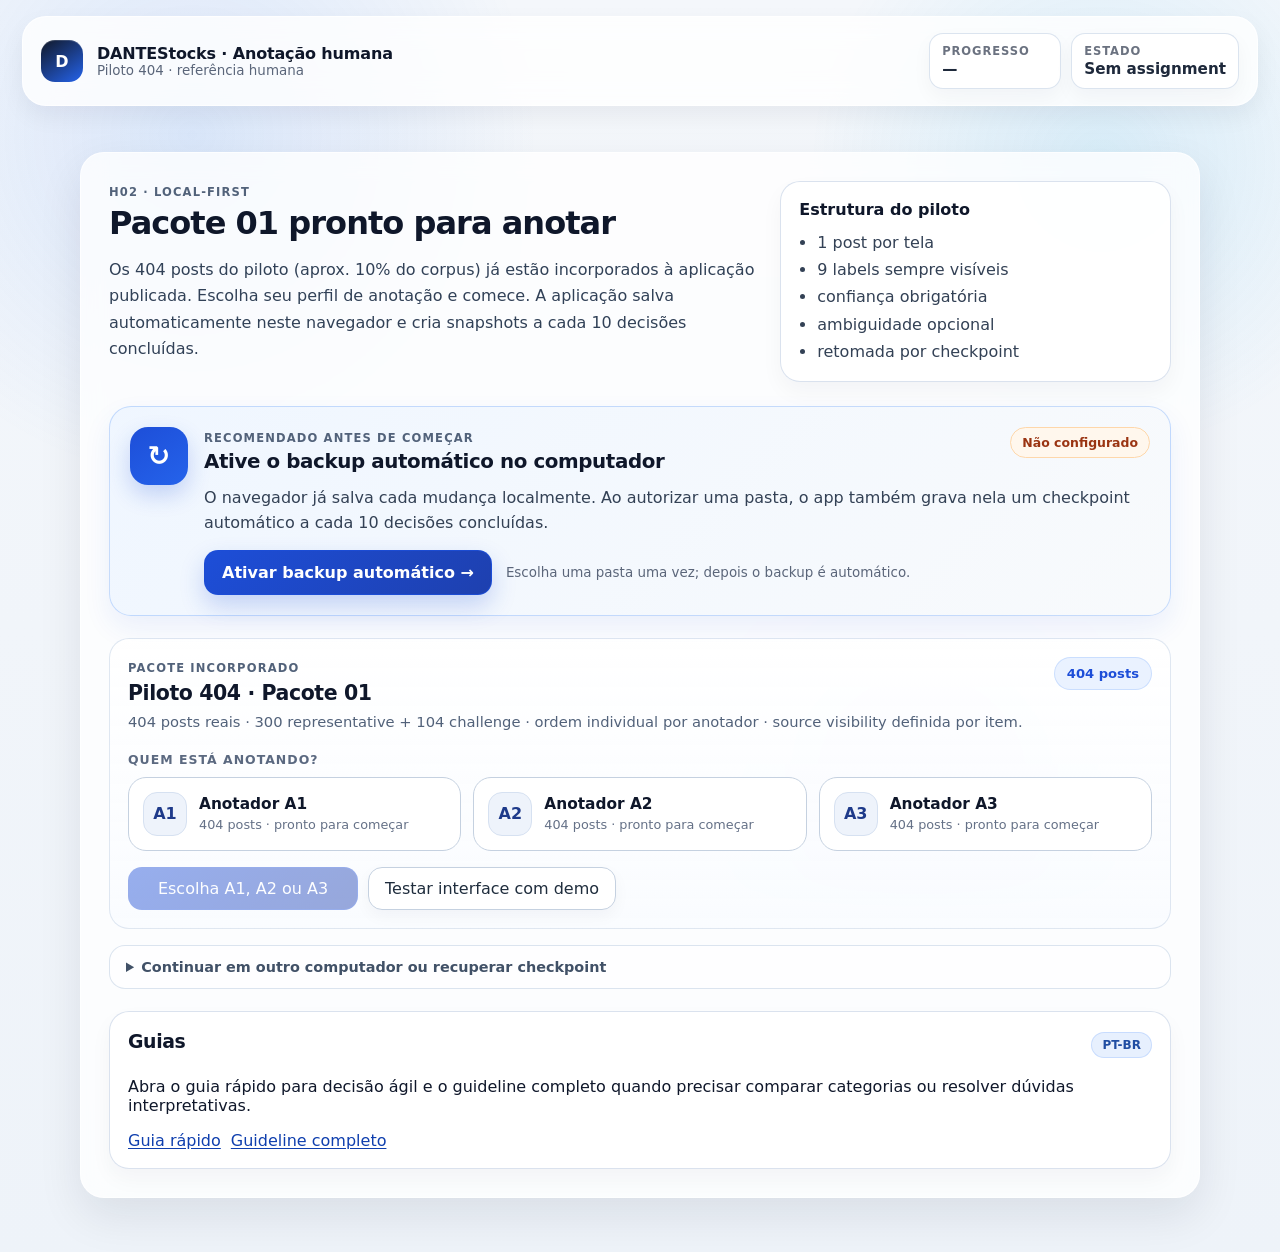
==== index.html @ 474304d1 "Deploy DANTEStocks Human Annotation Pilot404 v0.6" ====
<!doctype html>
<html lang="pt-BR">
<head>
  <meta charset="utf-8">
  <meta name="viewport" content="width=device-width,initial-scale=1">
  <title>DANTEStocks — Anotação Humana</title>
  <meta name="theme-color" content="#111827">
  <link rel="stylesheet" href="styles.css">
</head>
<body>
  <div class="page-bg" aria-hidden="true"></div>

  <header id="appHeader" class="app-header">
    <div class="header-main">
      <div class="brand-block">
        <div class="brand-mark" aria-hidden="true">D</div>
        <div>
          <div class="brand">DANTEStocks · Anotação humana</div>
          <div class="sub" id="assignmentMeta">Piloto 404 · referência humana</div>
        </div>
      </div>

      <div class="header-status">
        <div class="status-chip progress-chip">
          <span class="chip-label">Progresso</span>
          <strong id="progressText" class="chip-value">—</strong>
        </div>
        <div class="status-chip save-chip" aria-live="polite">
          <span class="chip-label">Estado</span>
          <strong id="saveState" class="chip-value">Sem assignment</strong>
        </div>
      </div>
    </div>
  </header>

  <main class="shell">
    <section id="onboarding" class="onboarding panel glass-panel">
      <div class="hero-row">
        <div>
          <span class="eyebrow">H02 · local-first</span>
          <h1>Pacote 01 pronto para anotar</h1>
          <p class="lead">Os 404 posts do piloto (aprox. 10% do corpus) já estão incorporados à aplicação publicada. Escolha seu perfil de anotação e comece. A aplicação salva automaticamente neste navegador e cria snapshots a cada 10 decisões concluídas.</p>
        </div>
        <div class="hero-card">
          <div class="hero-card-title">Estrutura do piloto</div>
          <ul>
            <li>1 post por tela</li>
            <li>9 labels sempre visíveis</li>
            <li>confiança obrigatória</li>
            <li>ambiguidade opcional</li>
            <li>retomada por checkpoint</li>
          </ul>
        </div>
      </div>

      <section id="backupSetupCard" class="backup-setup-card">
        <div class="backup-icon" aria-hidden="true">↻</div>
        <div class="backup-copy">
          <div class="backup-title-row">
            <div>
              <span class="eyebrow">Recomendado antes de começar</span>
              <h2>Ative o backup automático no computador</h2>
            </div>
            <span id="backupSetupBadge" class="backup-status-badge pending">Não configurado</span>
          </div>
          <p>O navegador já salva cada mudança localmente. Ao autorizar uma pasta, o app também grava nela um checkpoint automático a cada 10 decisões concluídas.</p>
          <div class="backup-cta-row">
            <button id="chooseBackupDir" class="backup-primary-btn">Ativar backup automático →</button>
            <span class="small" id="backupSupport"></span>
          </div>
        </div>
      </section>

      <div class="start-block package-start-block">
        <div class="package-start-head">
          <div>
            <span class="eyebrow">Pacote incorporado</span>
            <h2>Piloto 404 · Pacote 01</h2>
            <p class="package-desc">404 posts reais · 300 representative + 104 challenge · ordem individual por anotador · source visibility definida por item.</p>
          </div>
          <span class="package-count-badge">404 posts</span>
        </div>

        <div class="annotator-label">Quem está anotando?</div>
        <div id="annotatorProfiles" class="annotator-profiles" role="radiogroup" aria-label="Perfil do anotador">
          <button type="button" class="annotator-profile" data-annotator="A1"><span class="profile-id">A1</span><span class="profile-copy"><strong>Anotador A1</strong><small id="profileStatusA1">Pronto para começar</small></span></button>
          <button type="button" class="annotator-profile" data-annotator="A2"><span class="profile-id">A2</span><span class="profile-copy"><strong>Anotador A2</strong><small id="profileStatusA2">Pronto para começar</small></span></button>
          <button type="button" class="annotator-profile" data-annotator="A3"><span class="profile-id">A3</span><span class="profile-copy"><strong>Anotador A3</strong><small id="profileStatusA3">Pronto para começar</small></span></button>
        </div>

        <div class="start-cta-row">
          <button id="startPackage" class="primary-btn package-primary" disabled>Escolha A1, A2 ou A3</button>
          <button id="loadDemo" class="soft-btn">Testar interface com demo</button>
        </div>
      </div>

      <div id="resumeBox" class="resume-box hidden"></div>

      <details class="recovery-panel">
        <summary>Continuar em outro computador ou recuperar checkpoint</summary>
        <div class="recovery-content">
          <p>Use esta opção somente para recuperar uma anotação já iniciada. O próprio checkpoint identifica A1, A2 ou A3; não é necessário abrir nenhum assignment.</p>
          <label class="file-btn secondary-btn">Importar checkpoint<input id="checkpointInput" type="file" accept="application/json,.json"></label>
        </div>
      </details>

      <div class="onboarding-grid single-guide-grid">
        <section class="panel-section">
          <div class="section-topline">
            <h2>Guias</h2>
            <span class="mini-badge">PT-BR</span>
          </div>
          <p>Abra o guia rápido para decisão ágil e o guideline completo quando precisar comparar categorias ou resolver dúvidas interpretativas.</p>
          <div class="guide-row">
            <a href="guides/quick.html" target="_blank" rel="noopener">Guia rápido</a>
            <a href="guides/full.html" target="_blank" rel="noopener">Guideline completo</a>
          </div>
        </section>
      </div>
    </section>

    <section id="workspace" class="workspace hidden">
      <section class="main-col">
        <div class="main-stack glass-panel">
          <div class="item-topline">
            <div>
              <span id="postId" class="eyebrow"></span>
              <div class="item-title">Post em anotação</div>
            </div>
            <button id="deferredBtn" class="pill-link">Pendentes: <span id="deferredCount">0</span></button>
          </div>

          <article id="postText" class="post-card"></article>

          <section id="sourcePanel" class="source-panel hidden" aria-label="Anotação original do DANTEStocks">
            <div class="source-header">
              <div>
                <div class="source-title">Anotação original do DANTEStocks</div>
                <div class="source-sub">Informação de origem; não limita sua escolha.</div>
              </div>
              <span class="mini-badge">source-aware</span>
            </div>
            <div id="sourceLabels" class="source-labels"></div>
            <div id="sourceNote" class="source-note"></div>
          </section>

          <section class="question-block">
            <h2 class="question">Qual é a emoção predominante comunicada?</h2>
            <p class="question-sub">Escolha uma única classe para o post como unidade discursiva. As opções permanecem sempre abertas, mesmo quando houver anotação original visível.</p>
          </section>

          <div id="emotionGrid" class="emotion-grid" role="radiogroup" aria-label="Emoção predominante"></div>

          <section class="decision-meta panel-inner">
            <div class="meta-row">
              <div class="meta-block">
                <div class="field-title">Confiança na decisão</div>
                <div id="confidenceControl" class="segmented" role="radiogroup" aria-label="Confiança"></div>
              </div>
              <label class="ambiguity card-toggle"><input id="ambiguity" type="checkbox"><span>Caso especialmente ambíguo</span></label>
            </div>

            <button id="commentToggle" class="inline-link">+ Adicionar comentário</button>
            <textarea id="comment" class="comment hidden" maxlength="1000" placeholder="Opcional: regra ausente, voz, ironia, termo financeiro, problema textual..."></textarea>
          </section>
        </div>

        <div class="actions sticky-actions">
          <button id="deferItem" class="soft-btn">Decidir depois</button>
          <div class="action-right">
            <button id="prevItem" class="soft-btn">Anterior</button>
            <button id="saveNext" class="primary-btn" disabled>Salvar e próximo →</button>
          </div>
        </div>
      </section>

      <aside class="help-col">
        <div class="help-shell glass-panel">
          <div class="aside-top">
            <span class="eyebrow">Apoio à decisão</span>
            <div class="aside-title">Pista contextual</div>
          </div>

          <div id="dynamicHint" class="hint-card">
            <h3>Escolha uma label</h3>
            <p>A pista aparecerá aqui sem revelar nenhuma resposta anterior.</p>
          </div>

          <div class="help-actions">
            <button id="quickGuideBtn" class="soft-btn">Guia rápido</button>
            <button id="fullGuideBtn" class="soft-btn">Guideline completo</button>
            <button id="exportCheckpoint" class="soft-btn">Exportar checkpoint</button>
          </div>

          <div class="status-stack">
            <section class="status-card">
              <div class="field-title">Backups</div>
              <div id="snapshotStatus" class="small">Snapshots automáticos a cada 10 concluídos.</div>
            </section>

            <section class="status-card">
              <div class="field-title">Atalhos</div>
              <div class="shortcut-grid">
                <div><kbd>1–9</kbd><span>labels</span></div>
                <div><kbd>H/M/L</kbd><span>confiança</span></div>
                <div><kbd>A</kbd><span>ambiguidade</span></div>
                <div><kbd>Enter</kbd><span>salvar</span></div>
              </div>
            </section>
          </div>
        </div>
      </aside>
    </section>

    <section id="finish" class="finish panel glass-panel hidden">
      <span class="eyebrow">Coleta concluída</span>
      <h1>Assignment concluído</h1>
      <p id="finishSummary" class="lead"></p>
      <div class="finish-actions">
        <button id="downloadJSON" class="primary-btn">Baixar JSON final</button>
        <button id="downloadCSV" class="soft-btn">Baixar CSV</button>
        <button id="downloadSHA" class="soft-btn">Baixar SHA-256</button>
      </div>
      <p class="small">A distribuição de emoções não é mostrada durante a coleta.</p>
    </section>
  </main>

  <div id="guideModal" class="modal hidden" role="dialog" aria-modal="true" aria-label="Guia">
    <div class="modal-shell">
      <div class="modal-head">
        <strong id="guideTitle">Guia</strong>
        <button id="closeGuide" class="soft-btn">Fechar</button>
      </div>
      <iframe id="guideFrame" title="Guia de anotação"></iframe>
    </div>
  </div>

  <script src="pilot-package-01.js"></script>
  <script src="app.js"></script>
</body>
</html>
---- styles.css ----
:root{
  --bg:#f4f7fb;
  --bg-2:#eef3f9;
  --surface:#ffffff;
  --surface-soft:rgba(255,255,255,.78);
  --surface-strong:#ffffff;
  --ink:#0f172a;
  --ink-2:#1e293b;
  --muted:#5b667a;
  --muted-2:#6b7280;
  --line:#d8e1ee;
  --line-2:#c5d1e0;
  --accent:#1d4ed8;
  --accent-2:#3b82f6;
  --accent-soft:rgba(59,130,246,.12);
  --success:#166534;
  --shadow-sm:0 10px 25px rgba(15,23,42,.06);
  --shadow-md:0 18px 45px rgba(15,23,42,.09);
  --radius-sm:12px;
  --radius:18px;
  --radius-lg:24px;
  --focus:0 0 0 4px rgba(59,130,246,.22);
  font-family:Inter,system-ui,-apple-system,BlinkMacSystemFont,"Segoe UI",sans-serif;
  color:var(--ink);
}
*{box-sizing:border-box}
html,body{margin:0;padding:0;background:linear-gradient(180deg,var(--bg) 0%,var(--bg-2) 100%);color:var(--ink)}
body{min-height:100vh}
a{color:#0f3fae;text-underline-offset:2px}
button,input,textarea{font:inherit}
.hidden{display:none!important}
.page-bg{position:fixed;inset:0;pointer-events:none;background:
  radial-gradient(circle at 15% 15%, rgba(59,130,246,.14), transparent 26%),
  radial-gradient(circle at 86% 18%, rgba(14,165,233,.12), transparent 22%),
  radial-gradient(circle at 72% 86%, rgba(139,92,246,.10), transparent 22%);
}
.shell{max-width:1440px;margin:0 auto;padding:22px 22px 54px;position:relative;z-index:1}
.glass-panel{background:var(--surface-soft);backdrop-filter:blur(12px);border:1px solid rgba(255,255,255,.72);box-shadow:var(--shadow-md)}
.app-header{position:sticky;top:0;z-index:30;padding:16px 22px 8px}
.header-main{max-width:1440px;margin:0 auto;display:flex;align-items:center;justify-content:space-between;gap:20px;padding:16px 18px;border:1px solid rgba(255,255,255,.72);border-radius:24px;background:rgba(255,255,255,.8);backdrop-filter:blur(14px);box-shadow:var(--shadow-sm)}
.brand-block{display:flex;align-items:center;gap:14px;min-width:0}
.brand-mark{display:grid;place-items:center;width:42px;height:42px;border-radius:14px;background:linear-gradient(145deg,#111827,#2563eb);color:#fff;font-weight:800;box-shadow:inset 0 1px 0 rgba(255,255,255,.16)}
.brand{font-size:1rem;font-weight:800;letter-spacing:-.01em;color:var(--ink)}
.sub,.small{font-size:.84rem;color:var(--muted)}
.header-status{display:flex;gap:10px;align-items:center;flex-wrap:wrap}
.status-chip{display:flex;flex-direction:column;gap:2px;padding:10px 12px;border-radius:14px;background:#fff;border:1px solid rgba(216,225,238,.9);min-width:132px;box-shadow:0 8px 20px rgba(15,23,42,.04)}
.chip-label{font-size:.72rem;text-transform:uppercase;letter-spacing:.08em;color:var(--muted-2);font-weight:700}
.chip-value{font-size:.95rem;color:var(--ink-2)}
.panel{padding:28px;border-radius:24px}
.onboarding,.finish{max-width:1120px;margin:16px auto 0}
.hero-row{display:grid;grid-template-columns:minmax(0,1.25fr) minmax(260px,.75fr);gap:20px;align-items:start}
.eyebrow{display:inline-flex;align-items:center;gap:8px;text-transform:uppercase;letter-spacing:.1em;font-size:.72rem;font-weight:800;color:#52627a}
.lead{font-size:1rem;line-height:1.65;color:#314157;max-width:70ch}
h1{margin:.35rem 0 .75rem;font-size:2rem;line-height:1.1;letter-spacing:-.03em}
h2{margin:0 0 .55rem;font-size:1.18rem;letter-spacing:-.02em}
.hero-card,.panel-section,.status-card,.hint-card,.source-panel,.panel-inner,.post-card{background:rgba(255,255,255,.88);border:1px solid rgba(216,225,238,.95);border-radius:20px;box-shadow:0 10px 22px rgba(15,23,42,.04)}
.hero-card{padding:18px 18px 16px}
.hero-card-title{font-weight:800;margin-bottom:10px}
.hero-card ul{margin:0;padding-left:18px;color:#334155;line-height:1.7}
.onboard-actions,.finish-actions,.guide-row,.help-actions,.action-right{display:flex;flex-wrap:wrap;gap:10px}
.onboard-actions{margin-top:24px}
.resume-box{margin-top:16px;padding:14px 16px;border-radius:16px;background:rgba(255,255,255,.88);border:1px solid rgba(216,225,238,.95)}
.onboarding-grid{display:grid;grid-template-columns:repeat(2,minmax(0,1fr));gap:18px;margin-top:22px}
.panel-section{padding:18px}
.section-topline{display:flex;justify-content:space-between;gap:12px;align-items:center;margin-bottom:8px}
.mini-badge{display:inline-flex;align-items:center;padding:5px 10px;border-radius:999px;background:var(--accent-soft);color:#214ea3;font-size:.75rem;font-weight:700;border:1px solid rgba(59,130,246,.18)}
.workspace{display:grid;grid-template-columns:minmax(0,1fr) 360px;gap:18px;align-items:start;margin-top:8px}
.main-col{min-width:0}
.main-stack{padding:22px;border-radius:24px}
.help-col{position:sticky;top:104px;align-self:start}
.help-shell{padding:18px;border-radius:24px}
.aside-title{font-size:1.1rem;font-weight:800;margin-top:6px;letter-spacing:-.02em}
.item-topline{display:flex;justify-content:space-between;gap:12px;align-items:center;margin-bottom:14px}
.item-title{font-size:.92rem;color:var(--muted);margin-top:2px}
.post-card{padding:22px 24px;font-size:1.12rem;line-height:1.8;white-space:pre-wrap;color:#172033}
.source-panel{padding:16px 18px;margin-bottom:18px;background:linear-gradient(180deg,rgba(243,247,255,.95),rgba(255,255,255,.92))}
.source-header{display:flex;justify-content:space-between;gap:12px;align-items:flex-start}
.source-title{font-size:.95rem;font-weight:800;color:#10203e}
.source-sub,.source-note{font-size:.84rem;color:var(--muted);margin-top:4px}
.source-labels{display:flex;flex-wrap:wrap;gap:8px;margin-top:12px}
.source-chip{display:inline-flex;align-items:center;padding:7px 11px;border-radius:999px;border:1px solid rgba(37,99,235,.18);background:#fff;color:#1e3a8a;font-size:.82rem;font-weight:600}
.question-block{margin-top:8px;margin-bottom:12px}
.question{font-size:1.3rem;line-height:1.25}
.question-sub{font-size:.95rem;line-height:1.6;color:#415167;margin:0}
.emotion-grid{display:grid;grid-template-columns:repeat(3,minmax(0,1fr));gap:12px}
.emotion-card{position:relative;display:block;min-height:120px;padding:16px 16px 14px;border-radius:18px;border:1px solid var(--line-2);background:linear-gradient(180deg,#fff,#fbfdff);cursor:pointer;transition:transform .14s ease,border-color .14s ease,box-shadow .14s ease,background .14s ease;box-shadow:0 6px 16px rgba(15,23,42,.035)}
.emotion-card:hover{transform:translateY(-1px);border-color:#9fb4d3;box-shadow:0 12px 22px rgba(15,23,42,.06)}
.emotion-card.selected{border-color:var(--accent);background:linear-gradient(180deg,#f7fbff,#eef5ff);box-shadow:0 0 0 3px rgba(59,130,246,.10),0 12px 24px rgba(29,78,216,.08)}
.emotion-card:focus-within,.segment:focus-within,.pill-link:focus-visible,.file-btn:focus-within,.soft-btn:focus-visible,.primary-btn:focus-visible,.inline-link:focus-visible{outline:none;box-shadow:var(--focus)}
.emotion-card input,.segment input{position:absolute;opacity:0;pointer-events:none}
.emotion-name{display:block;font-weight:800;font-size:.98rem;letter-spacing:-.01em;color:#142033;padding-right:3.4rem}
.emotion-code{position:absolute;top:16px;right:14px;font:700 .71rem ui-monospace,SFMono-Regular,Consolas,monospace;color:#61708a;background:rgba(226,232,240,.7);padding:4px 7px;border-radius:999px}
.emotion-micro{margin-top:10px;font-size:.86rem;line-height:1.5;color:#506176;max-width:28ch}
.panel-inner{margin-top:18px;padding:18px 18px 16px}
.meta-row{display:grid;grid-template-columns:minmax(0,1fr) 280px;gap:18px;align-items:start}
.meta-block{min-width:0}
.field-title{font-size:.8rem;font-weight:800;text-transform:uppercase;letter-spacing:.08em;color:#5b6980;margin-bottom:10px}
.segmented{display:flex;gap:10px;flex-wrap:wrap}
.segment{position:relative;display:inline-flex;align-items:center;justify-content:center;min-width:84px;padding:10px 14px;border-radius:14px;border:1px solid var(--line-2);background:#fff;cursor:pointer;transition:border-color .14s ease,box-shadow .14s ease,transform .14s ease}
.segment:hover{transform:translateY(-1px)}
.segment.selected{border-color:var(--accent);background:#eef5ff;box-shadow:0 0 0 3px rgba(59,130,246,.10)}
.card-toggle{display:flex;align-items:center;gap:12px;padding:14px 16px;border-radius:16px;border:1px solid var(--line-2);background:linear-gradient(180deg,#fff,#fbfdff);font-size:.95rem;line-height:1.45;color:#253449}
.card-toggle input{width:18px;height:18px;accent-color:var(--accent);margin:0;flex:0 0 auto}
.inline-link,.pill-link,.link-btn{border:0;background:none;padding:0;color:#153ea8;text-decoration:underline;text-underline-offset:2px;cursor:pointer}
.pill-link{display:inline-flex;align-items:center;gap:6px;padding:8px 12px;border-radius:999px;background:#fff;border:1px solid rgba(216,225,238,.95);text-decoration:none;font-size:.9rem;font-weight:700;box-shadow:0 6px 16px rgba(15,23,42,.04)}
.comment{width:100%;min-height:104px;margin-top:10px;padding:12px 14px;border-radius:14px;border:1px solid var(--line-2);background:#fff;color:var(--ink);resize:vertical}
.actions{display:flex;justify-content:space-between;align-items:center;gap:12px;margin-top:16px}
.sticky-actions{position:sticky;bottom:12px;z-index:10;padding:14px 16px;border-radius:22px;background:rgba(255,255,255,.88);backdrop-filter:blur(12px);border:1px solid rgba(255,255,255,.72);box-shadow:0 14px 32px rgba(15,23,42,.10)}
.hint-card{padding:18px 18px 14px}
.hint-card h3{margin:0 0 10px;font-size:1.02rem;line-height:1.3}
.hint-card p{margin:.5rem 0;font-size:.93rem;line-height:1.65;color:#334155}
.status-stack{display:grid;gap:12px;margin-top:18px}
.status-card{padding:15px 16px}
.shortcut-grid{display:grid;grid-template-columns:1fr 1fr;gap:10px}
.shortcut-grid div{display:flex;align-items:center;gap:8px;font-size:.85rem;color:#405068}
kbd{display:inline-flex;align-items:center;justify-content:center;min-width:50px;padding:4px 7px;border-radius:8px;border:1px solid #cad6e6;border-bottom-width:2px;background:#f8fbff;font:700 .72rem ui-monospace,SFMono-Regular,Consolas,monospace;color:#324055}
.modal{position:fixed;inset:0;z-index:50;padding:3vh 3vw;background:rgba(15,23,42,.45);backdrop-filter:blur(4px)}
.modal-shell{height:94vh;max-width:1100px;margin:0 auto;border-radius:24px;overflow:hidden;background:#fff;border:1px solid rgba(255,255,255,.74);box-shadow:0 25px 50px rgba(15,23,42,.18);display:flex;flex-direction:column}
.modal-head{display:flex;justify-content:space-between;align-items:center;gap:10px;padding:14px 16px;border-bottom:1px solid var(--line)}
.modal iframe{border:0;width:100%;flex:1;background:#fff}
.file-btn,.soft-btn,.primary-btn{display:inline-flex;align-items:center;justify-content:center;gap:8px;padding:11px 16px;border-radius:14px;border:1px solid var(--line-2);cursor:pointer;text-decoration:none;transition:transform .14s ease,box-shadow .14s ease,border-color .14s ease,background .14s ease}
.file-btn input{display:none}
.soft-btn,.secondary-btn,.file-btn.secondary-btn{background:#fff;color:#1f2d3d;box-shadow:0 6px 16px rgba(15,23,42,.04)}
.soft-btn:hover,.secondary-btn:hover,.file-btn.secondary-btn:hover,.pill-link:hover{transform:translateY(-1px);border-color:#a7b6ca}
.primary-btn,.file-btn.primary-btn{background:linear-gradient(135deg,#1d4ed8,#1e40af);color:#fff;border-color:rgba(29,78,216,.8);box-shadow:0 10px 24px rgba(29,78,216,.25)}
.primary-btn:hover,.file-btn.primary-btn:hover{transform:translateY(-1px);box-shadow:0 14px 28px rgba(29,78,216,.30)}
.primary-btn:disabled{opacity:.45;cursor:not-allowed;transform:none;box-shadow:none}
.finish-actions{margin-top:20px}
@media (max-width:1200px){
  .workspace{grid-template-columns:minmax(0,1fr) 330px}
  .meta-row{grid-template-columns:1fr}
}
@media (max-width:980px){
  .hero-row,.onboarding-grid,.workspace{grid-template-columns:1fr}
  .help-col{position:static}
  .shell{padding-top:14px}
}
@media (max-width:720px){
  .app-header{padding:12px 12px 6px}
  .header-main{padding:14px;align-items:flex-start;flex-direction:column}
  .header-status{width:100%}
  .status-chip{flex:1 1 180px}
  .shell{padding:14px 12px 40px}
  .panel,.main-stack,.help-shell{padding:16px}
  h1{font-size:1.65rem}
  .emotion-grid{grid-template-columns:repeat(2,minmax(0,1fr))}
  .source-header,.item-topline,.actions{flex-direction:column;align-items:stretch}
  .sticky-actions{bottom:8px}
}
@media (max-width:560px){
  .emotion-grid,.shortcut-grid,.action-right{grid-template-columns:1fr}
  .emotion-grid{display:grid}
  .onboard-actions,.finish-actions,.guide-row,.help-actions,.action-right{display:grid}
  .onboard-actions > *, .finish-actions > *, .guide-row > *, .help-actions > *, .action-right > *{width:100%}
  .emotion-card{min-height:108px}
}

/* v0.4 onboarding emphasis */
.backup-setup-card{display:grid;grid-template-columns:58px minmax(0,1fr);gap:16px;align-items:start;margin-top:24px;padding:20px;border-radius:22px;background:linear-gradient(135deg,rgba(239,246,255,.98),rgba(248,250,252,.98));border:1px solid rgba(59,130,246,.26);box-shadow:0 12px 28px rgba(29,78,216,.08)}
.backup-icon{display:grid;place-items:center;width:58px;height:58px;border-radius:18px;background:linear-gradient(145deg,#1d4ed8,#2563eb);color:white;font-size:1.7rem;font-weight:800;box-shadow:0 10px 22px rgba(29,78,216,.22)}
.backup-copy h2{margin:.28rem 0 .5rem;font-size:1.24rem}
.backup-copy p{margin:.2rem 0 0;color:#334155;line-height:1.6}
.backup-title-row{display:flex;justify-content:space-between;gap:14px;align-items:flex-start}
.backup-status-badge{display:inline-flex;align-items:center;white-space:nowrap;padding:7px 11px;border-radius:999px;font-size:.78rem;font-weight:800;border:1px solid transparent}
.backup-status-badge.pending{background:#fff7ed;color:#9a3412;border-color:#fed7aa}
.backup-status-badge.active{background:#ecfdf5;color:#166534;border-color:#bbf7d0}
.backup-status-badge.internal{background:#f8fafc;color:#475569;border-color:#dbe4ef}
.backup-cta-row{display:flex;align-items:center;gap:14px;flex-wrap:wrap;margin-top:14px}
.backup-primary-btn{display:inline-flex;align-items:center;justify-content:center;padding:12px 17px;border-radius:14px;border:1px solid rgba(29,78,216,.85);background:linear-gradient(135deg,#1d4ed8,#1e40af);color:white;font-weight:800;cursor:pointer;box-shadow:0 11px 24px rgba(29,78,216,.22);transition:transform .14s ease,box-shadow .14s ease}
.backup-primary-btn:hover{transform:translateY(-1px);box-shadow:0 15px 28px rgba(29,78,216,.28)}
.backup-primary-btn.configured{background:linear-gradient(135deg,#15803d,#166534);border-color:#166534;box-shadow:0 10px 22px rgba(22,101,52,.18)}
.start-block{margin-top:22px;padding:18px;border-radius:20px;background:rgba(255,255,255,.56);border:1px solid rgba(216,225,238,.8)}
.start-block .onboard-actions{margin-top:12px}
.single-guide-grid{grid-template-columns:1fr}
@media(max-width:720px){.backup-setup-card{grid-template-columns:1fr}.backup-icon{width:50px;height:50px}.backup-title-row{flex-direction:column}.backup-cta-row{align-items:stretch}.backup-primary-btn{width:100%}}

/* v0.5 — embedded Package 01 onboarding */
.package-start-block{background:linear-gradient(180deg,rgba(255,255,255,.82),rgba(248,251,255,.76))}
.package-start-head{display:flex;align-items:flex-start;justify-content:space-between;gap:18px}
.package-start-head h2{font-size:1.28rem;margin:.35rem 0 .35rem}
.package-desc{margin:0;color:#52627a;line-height:1.55;font-size:.92rem}
.package-count-badge{display:inline-flex;align-items:center;justify-content:center;white-space:nowrap;padding:8px 12px;border-radius:999px;background:#eaf2ff;color:#1d4ed8;border:1px solid rgba(59,130,246,.18);font-size:.82rem;font-weight:800}
.annotator-label{margin-top:18px;margin-bottom:10px;font-size:.78rem;text-transform:uppercase;letter-spacing:.08em;font-weight:800;color:#5b6980}
.annotator-profiles{display:grid;grid-template-columns:repeat(3,minmax(0,1fr));gap:12px}
.annotator-profile{display:flex;align-items:center;gap:12px;text-align:left;padding:14px;border-radius:18px;border:1px solid var(--line-2);background:#fff;color:var(--ink);cursor:pointer;transition:transform .14s ease,border-color .14s ease,box-shadow .14s ease,background .14s ease}
.annotator-profile:hover{transform:translateY(-1px);border-color:#9fb4d3;box-shadow:0 10px 22px rgba(15,23,42,.06)}
.annotator-profile.selected{border-color:var(--accent);background:linear-gradient(180deg,#f7fbff,#eef5ff);box-shadow:0 0 0 3px rgba(59,130,246,.10),0 12px 24px rgba(29,78,216,.08)}
.profile-id{display:grid;place-items:center;flex:0 0 auto;width:44px;height:44px;border-radius:14px;background:#eef3fb;color:#1e3a8a;font-weight:900;border:1px solid #d6e1f1}
.annotator-profile.selected .profile-id{background:linear-gradient(135deg,#1d4ed8,#1e40af);color:white;border-color:transparent}
.profile-copy{display:flex;flex-direction:column;gap:3px;min-width:0}
.profile-copy strong{font-size:.96rem}
.profile-copy small{font-size:.8rem;line-height:1.35;color:#657187}
.start-cta-row{display:flex;gap:10px;align-items:center;margin-top:16px;flex-wrap:wrap}
.package-primary{min-width:230px}
.recovery-panel{margin-top:16px;border:1px solid rgba(216,225,238,.9);border-radius:16px;background:rgba(255,255,255,.62);overflow:hidden}
.recovery-panel summary{cursor:pointer;padding:13px 16px;font-size:.9rem;font-weight:750;color:#415167;list-style-position:inside}
.recovery-panel[open] summary{border-bottom:1px solid rgba(216,225,238,.9);background:rgba(248,250,252,.76)}
.recovery-content{padding:15px 16px 16px}
.recovery-content p{margin:0 0 12px;color:#52627a;line-height:1.55;font-size:.9rem}
@media(max-width:820px){.annotator-profiles{grid-template-columns:1fr}.package-start-head{flex-direction:column}.start-cta-row{display:grid}.start-cta-row>*{width:100%}}
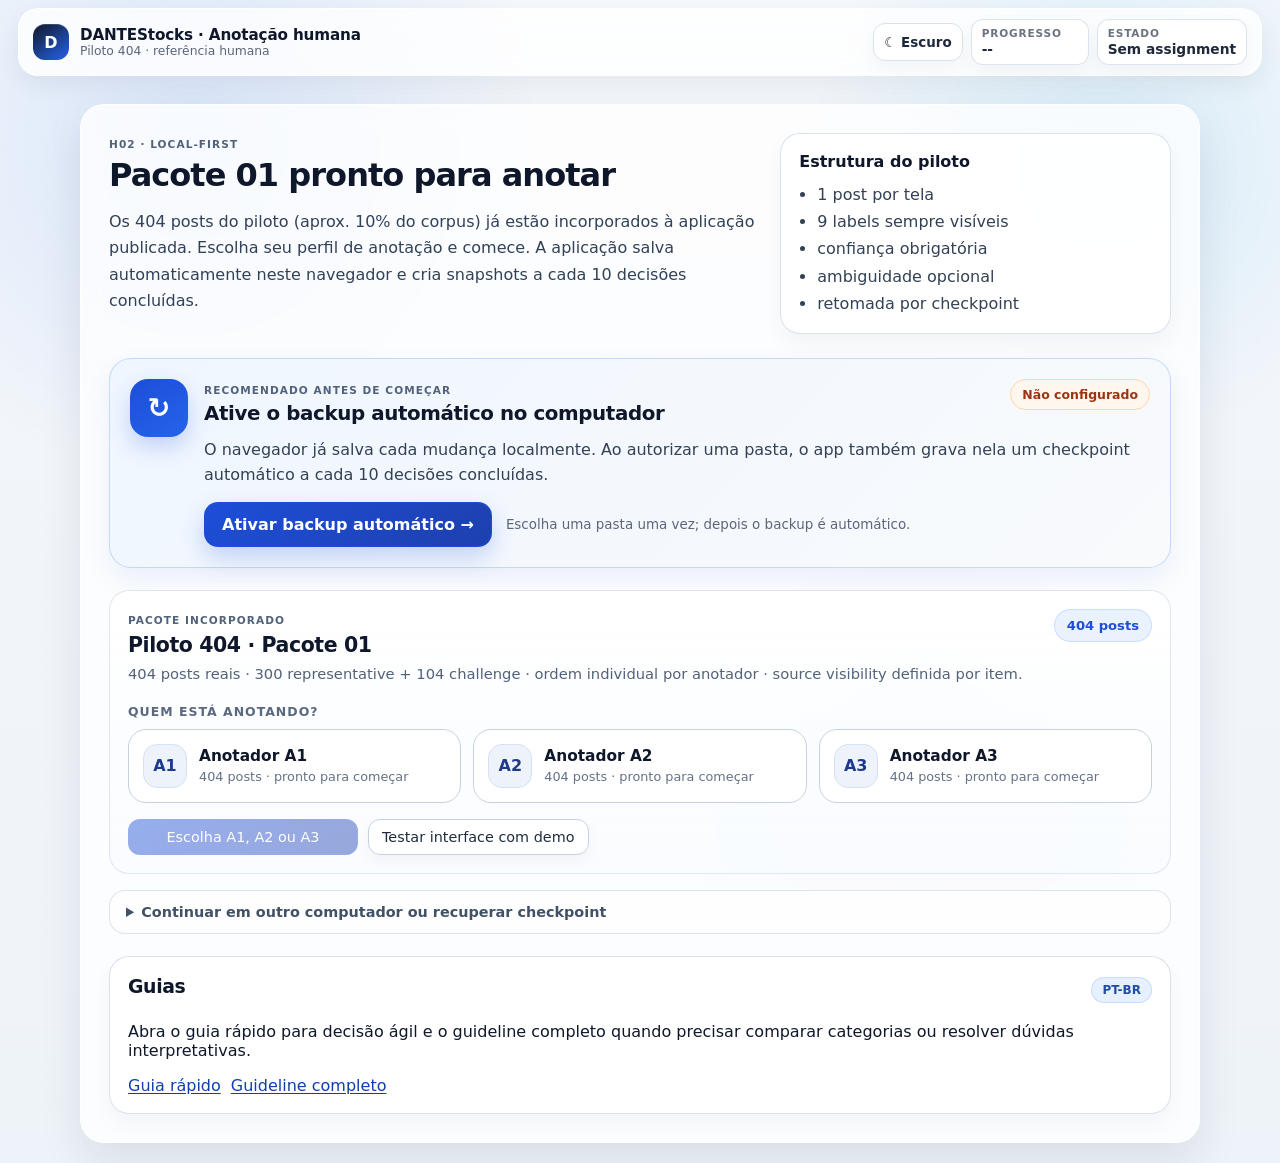
==== commit b6697121: "UX v0.7: compact annotation flow, dark mode, medium default" ====
--- a/index.html
+++ b/index.html
@@ -3,7 +3,7 @@
 <head>
   <meta charset="utf-8">
   <meta name="viewport" content="width=device-width,initial-scale=1">
-  <title>DANTEStocks — Anotação Humana</title>
+  <title>DANTEStocks - Anotação Humana</title>
   <meta name="theme-color" content="#111827">
   <link rel="stylesheet" href="styles.css">
 </head>
@@ -21,9 +21,10 @@
       </div>
 
       <div class="header-status">
+        <button id="themeToggle" class="theme-toggle" type="button" aria-label="Alternar tema">☾ Escuro</button>
         <div class="status-chip progress-chip">
           <span class="chip-label">Progresso</span>
-          <strong id="progressText" class="chip-value">—</strong>
+          <strong id="progressText" class="chip-value">--</strong>
         </div>
         <div class="status-chip save-chip" aria-live="polite">
           <span class="chip-label">Estado</span>
@@ -138,7 +139,6 @@
                 <div class="source-title">Anotação original do DANTEStocks</div>
                 <div class="source-sub">Informação de origem; não limita sua escolha.</div>
               </div>
-              <span class="mini-badge">source-aware</span>
             </div>
             <div id="sourceLabels" class="source-labels"></div>
             <div id="sourceNote" class="source-note"></div>
@@ -169,7 +169,7 @@
           <button id="deferItem" class="soft-btn">Decidir depois</button>
           <div class="action-right">
             <button id="prevItem" class="soft-btn">Anterior</button>
-            <button id="saveNext" class="primary-btn" disabled>Salvar e próximo →</button>
+            <button id="saveNext" class="primary-btn save-next-btn" disabled>Salvar e próximo →</button>
           </div>
         </div>
       </section>
@@ -201,7 +201,7 @@
             <section class="status-card">
               <div class="field-title">Atalhos</div>
               <div class="shortcut-grid">
-                <div><kbd>1–9</kbd><span>labels</span></div>
+                <div><kbd>1-9</kbd><span>labels</span></div>
                 <div><kbd>H/M/L</kbd><span>confiança</span></div>
                 <div><kbd>A</kbd><span>ambiguidade</span></div>
                 <div><kbd>Enter</kbd><span>salvar</span></div>
--- a/styles.css
+++ b/styles.css
@@ -174,7 +174,7 @@
 .single-guide-grid{grid-template-columns:1fr}
 @media(max-width:720px){.backup-setup-card{grid-template-columns:1fr}.backup-icon{width:50px;height:50px}.backup-title-row{flex-direction:column}.backup-cta-row{align-items:stretch}.backup-primary-btn{width:100%}}
 
-/* v0.5 — embedded Package 01 onboarding */
+/* v0.5 -- embedded Package 01 onboarding */
 .package-start-block{background:linear-gradient(180deg,rgba(255,255,255,.82),rgba(248,251,255,.76))}
 .package-start-head{display:flex;align-items:flex-start;justify-content:space-between;gap:18px}
 .package-start-head h2{font-size:1.28rem;margin:.35rem 0 .35rem}
@@ -198,3 +198,157 @@
 .recovery-content{padding:15px 16px 16px}
 .recovery-content p{margin:0 0 12px;color:#52627a;line-height:1.55;font-size:.9rem}
 @media(max-width:820px){.annotator-profiles{grid-template-columns:1fr}.package-start-head{flex-direction:column}.start-cta-row{display:grid}.start-cta-row>*{width:100%}}
+
+/* v0.7 - compact desktop workflow, dark mode, stronger decision focus */
+.theme-toggle{
+  display:inline-flex;align-items:center;justify-content:center;gap:6px;
+  min-height:42px;padding:9px 12px;border-radius:14px;border:1px solid var(--line);
+  background:var(--surface-strong);color:var(--ink-2);font-weight:800;cursor:pointer;
+  box-shadow:0 8px 20px rgba(15,23,42,.04);transition:.14s ease;
+}
+.theme-toggle:hover{transform:translateY(-1px);border-color:var(--accent-2)}
+.question-block{
+  margin:10px 0 10px;padding:11px 14px 10px;border-left:4px solid var(--accent);
+  border-radius:14px;background:linear-gradient(90deg,var(--accent-soft),transparent 75%);
+}
+.question{margin:0 0 4px;font-size:1.22rem;font-weight:900;color:var(--ink)}
+.question-sub{font-size:.88rem;line-height:1.4;color:var(--muted)}
+.save-next-btn{min-width:190px;font-weight:900;letter-spacing:-.01em;box-shadow:0 12px 28px rgba(29,78,216,.34)!important}
+.save-next-btn:not(:disabled){transform:translateY(-1px)}
+
+@media (min-width:981px){
+  .app-header{padding:8px 18px 4px}
+  .header-main{max-width:1500px;padding:10px 14px;border-radius:20px;gap:14px}
+  .brand-mark{width:36px;height:36px;border-radius:12px}
+  .brand-block{gap:11px}
+  .brand{font-size:.95rem}
+  .sub{font-size:.77rem}
+  .header-status{gap:8px}
+  .status-chip{padding:7px 10px;min-width:118px;border-radius:12px}
+  .chip-label{font-size:.66rem}.chip-value{font-size:.86rem}
+  .theme-toggle{min-height:38px;padding:7px 10px;font-size:.84rem;border-radius:12px}
+  .shell{max-width:1500px;padding:8px 18px 20px}
+  .workspace{grid-template-columns:minmax(0,1fr) 330px;gap:14px;margin-top:4px}
+  .main-stack{padding:14px 15px 12px;border-radius:20px}
+  .help-col{top:78px}
+  .help-shell{padding:13px;border-radius:20px}
+  .aside-title{font-size:1rem;margin-top:3px}
+  .item-topline{margin-bottom:7px}
+  .item-title{font-size:.78rem}
+  .eyebrow{font-size:.66rem}
+  .pill-link{padding:6px 10px;font-size:.82rem}
+  .post-card{padding:12px 16px;font-size:1rem;line-height:1.5;border-radius:15px;max-height:108px;overflow:auto}
+  .source-panel{padding:9px 13px 10px;margin:8px 0 9px;border-radius:15px}
+  .source-header{align-items:center}
+  .source-title{font-size:.88rem}.source-sub{font-size:.77rem;margin-top:2px}
+  .source-note{font-size:.76rem;margin-top:5px}.source-note:empty{display:none}
+  .source-labels{gap:6px;margin-top:7px}
+  .source-chip{padding:5px 9px;font-size:.76rem}
+  .emotion-grid{gap:8px}
+  .emotion-card{min-height:82px;padding:11px 12px 10px;border-radius:15px}
+  .emotion-name{font-size:.91rem;padding-right:3rem}
+  .emotion-code{top:10px;right:10px;font-size:.64rem;padding:3px 6px}
+  .emotion-micro{margin-top:6px;font-size:.78rem;line-height:1.34}
+  .panel-inner{margin-top:9px;padding:9px 12px 8px;border-radius:15px}
+  .meta-row{grid-template-columns:minmax(0,1fr) 255px;gap:12px;align-items:center}
+  .field-title{font-size:.7rem;margin-bottom:6px}
+  .segmented{gap:7px}
+  .segment{min-width:76px;padding:7px 12px;border-radius:11px;font-size:.88rem}
+  .card-toggle{padding:9px 11px;border-radius:12px;font-size:.84rem}
+  .card-toggle input{width:17px;height:17px}
+  .inline-link{font-size:.84rem}
+  .comment{min-height:70px;margin-top:7px;padding:9px 11px}
+  .actions{margin-top:8px}
+  .sticky-actions{bottom:7px;padding:8px 10px;border-radius:17px}
+  .soft-btn,.primary-btn,.file-btn{padding:9px 13px;border-radius:12px;font-size:.9rem}
+  .hint-card{padding:12px 13px 10px;border-radius:15px}
+  .hint-card h3{font-size:.93rem;margin-bottom:6px}
+  .hint-card p{font-size:.82rem;line-height:1.45;margin:.36rem 0}
+  .help-actions{gap:7px;margin-top:8px}
+  .help-actions .soft-btn{padding:8px 10px;font-size:.84rem}
+  .status-stack{gap:8px;margin-top:10px}
+  .status-card{padding:10px 11px;border-radius:15px}
+  .shortcut-grid{gap:7px}
+  .shortcut-grid div{font-size:.76rem;gap:6px}
+  kbd{min-width:44px;padding:3px 6px;font-size:.66rem}
+}
+
+html[data-theme="dark"]{
+  color-scheme:dark;
+  --bg:#080d18;
+  --bg-2:#0d1422;
+  --surface:#111827;
+  --surface-soft:rgba(15,23,42,.88);
+  --surface-strong:#111827;
+  --ink:#e8eef8;
+  --ink-2:#f8fafc;
+  --muted:#9aa9bd;
+  --muted-2:#8796aa;
+  --line:#2a384d;
+  --line-2:#34445a;
+  --accent:#60a5fa;
+  --accent-2:#93c5fd;
+  --accent-soft:rgba(96,165,250,.13);
+  --success:#86efac;
+  --shadow-sm:0 10px 25px rgba(0,0,0,.20);
+  --shadow-md:0 18px 45px rgba(0,0,0,.28);
+  --focus:0 0 0 4px rgba(96,165,250,.24);
+}
+html[data-theme="dark"] body{background:linear-gradient(180deg,var(--bg) 0%,var(--bg-2) 100%)}
+html[data-theme="dark"] .page-bg{background:
+  radial-gradient(circle at 15% 15%, rgba(37,99,235,.18), transparent 26%),
+  radial-gradient(circle at 86% 18%, rgba(14,116,144,.14), transparent 22%),
+  radial-gradient(circle at 72% 86%, rgba(109,40,217,.12), transparent 22%)}
+html[data-theme="dark"] .glass-panel,
+html[data-theme="dark"] .header-main{background:rgba(15,23,42,.86);border-color:rgba(71,85,105,.55)}
+html[data-theme="dark"] .status-chip,
+html[data-theme="dark"] .theme-toggle,
+html[data-theme="dark"] .emotion-card,
+html[data-theme="dark"] .segment,
+html[data-theme="dark"] .card-toggle,
+html[data-theme="dark"] .pill-link,
+html[data-theme="dark"] .soft-btn,
+html[data-theme="dark"] .secondary-btn,
+html[data-theme="dark"] .source-chip,
+html[data-theme="dark"] .comment,
+html[data-theme="dark"] .hero-card,
+html[data-theme="dark"] .panel-section,
+html[data-theme="dark"] .status-card,
+html[data-theme="dark"] .hint-card,
+html[data-theme="dark"] .panel-inner,
+html[data-theme="dark"] .post-card,
+html[data-theme="dark"] .annotator-profile,
+html[data-theme="dark"] .recovery-panel{background:#111827;color:var(--ink);border-color:var(--line)}
+html[data-theme="dark"] .post-card{color:#eef4ff}
+html[data-theme="dark"] .emotion-card{background:linear-gradient(180deg,#121c2c,#0f172a)}
+html[data-theme="dark"] .emotion-card.selected,
+html[data-theme="dark"] .segment.selected,
+html[data-theme="dark"] .annotator-profile.selected{background:linear-gradient(180deg,rgba(30,64,175,.24),rgba(30,58,138,.16));border-color:var(--accent)}
+html[data-theme="dark"] .emotion-name,
+html[data-theme="dark"] .source-title,
+html[data-theme="dark"] .question,
+html[data-theme="dark"] .brand{color:var(--ink-2)}
+html[data-theme="dark"] .emotion-micro,
+html[data-theme="dark"] .question-sub,
+html[data-theme="dark"] .hint-card p,
+html[data-theme="dark"] .source-sub,
+html[data-theme="dark"] .source-note,
+html[data-theme="dark"] .small,
+html[data-theme="dark"] .sub,
+html[data-theme="dark"] .item-title,
+html[data-theme="dark"] .package-desc,
+html[data-theme="dark"] .profile-copy small{color:var(--muted)}
+html[data-theme="dark"] .emotion-code{background:#223047;color:#b8c8dc}
+html[data-theme="dark"] .source-panel{background:linear-gradient(180deg,rgba(30,58,138,.16),rgba(15,23,42,.90));border-color:#314766}
+html[data-theme="dark"] .source-chip{color:#bfdbfe}
+html[data-theme="dark"] .question-block{background:linear-gradient(90deg,rgba(96,165,250,.13),transparent 75%)}
+html[data-theme="dark"] .sticky-actions{background:rgba(15,23,42,.94);border-color:rgba(71,85,105,.6)}
+html[data-theme="dark"] kbd{background:#172033;color:#cbd5e1;border-color:#3b4a5f}
+html[data-theme="dark"] a,
+html[data-theme="dark"] .inline-link{color:#93c5fd}
+html[data-theme="dark"] .modal-shell{background:#0f172a;border-color:#334155}
+html[data-theme="dark"] .modal-head{border-color:#334155}
+
+@media (max-width:980px){
+  .theme-toggle{order:-1}
+}
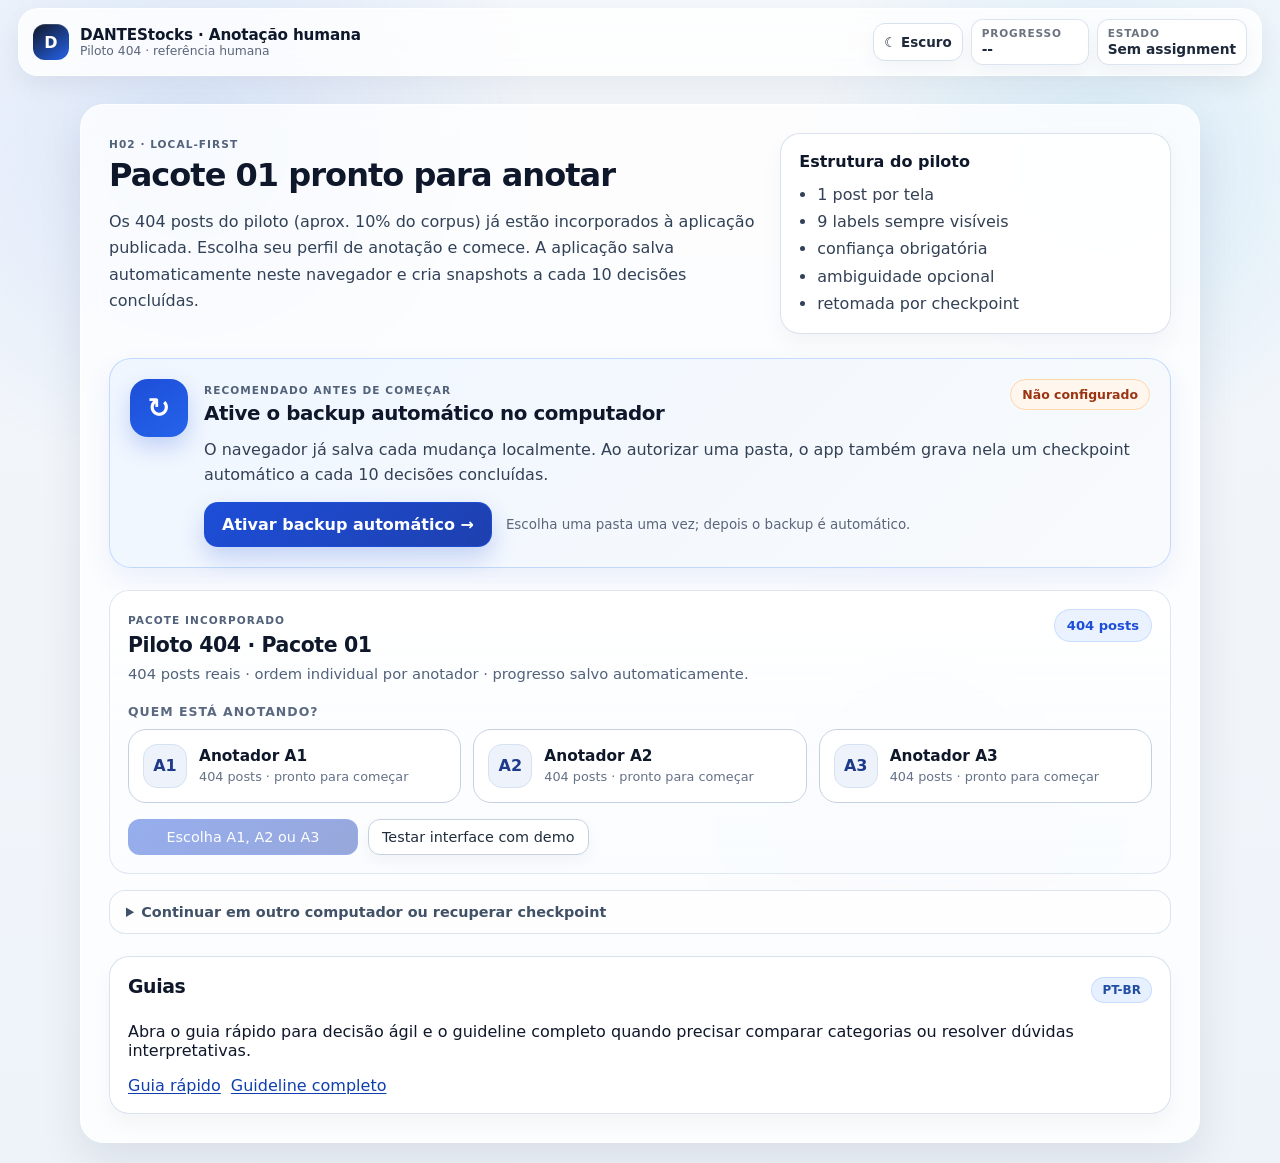
==== commit 4f71411e: "UX v0.8: rebuild dark theme with semantic color tokens" ====
--- a/index.html
+++ b/index.html
@@ -77,7 +77,7 @@
           <div>
             <span class="eyebrow">Pacote incorporado</span>
             <h2>Piloto 404 · Pacote 01</h2>
-            <p class="package-desc">404 posts reais · 300 representative + 104 challenge · ordem individual por anotador · source visibility definida por item.</p>
+            <p class="package-desc">404 posts reais · ordem individual por anotador · progresso salvo automaticamente.</p>
           </div>
           <span class="package-count-badge">404 posts</span>
         </div>
--- a/styles.css
+++ b/styles.css
@@ -273,81 +273,365 @@
   kbd{min-width:44px;padding:3px 6px;font-size:.66rem}
 }
 
+/* v0.8 - role-based dark theme. Light remains the default. */
 html[data-theme="dark"]{
   color-scheme:dark;
-  --bg:#080d18;
-  --bg-2:#0d1422;
-  --surface:#111827;
-  --surface-soft:rgba(15,23,42,.88);
-  --surface-strong:#111827;
-  --ink:#e8eef8;
-  --ink-2:#f8fafc;
-  --muted:#9aa9bd;
-  --muted-2:#8796aa;
-  --line:#2a384d;
-  --line-2:#34445a;
-  --accent:#60a5fa;
-  --accent-2:#93c5fd;
-  --accent-soft:rgba(96,165,250,.13);
-  --success:#86efac;
-  --shadow-sm:0 10px 25px rgba(0,0,0,.20);
-  --shadow-md:0 18px 45px rgba(0,0,0,.28);
-  --focus:0 0 0 4px rgba(96,165,250,.24);
-}
-html[data-theme="dark"] body{background:linear-gradient(180deg,var(--bg) 0%,var(--bg-2) 100%)}
-html[data-theme="dark"] .page-bg{background:
-  radial-gradient(circle at 15% 15%, rgba(37,99,235,.18), transparent 26%),
-  radial-gradient(circle at 86% 18%, rgba(14,116,144,.14), transparent 22%),
-  radial-gradient(circle at 72% 86%, rgba(109,40,217,.12), transparent 22%)}
-html[data-theme="dark"] .glass-panel,
-html[data-theme="dark"] .header-main{background:rgba(15,23,42,.86);border-color:rgba(71,85,105,.55)}
+
+  /* Page and layers */
+  --bg:#080d17;
+  --bg-2:#0c1321;
+  --surface:#101827;
+  --surface-soft:rgba(16,24,39,.96);
+  --surface-strong:#162235;
+  --layer-01:#101827;
+  --layer-02:#162235;
+  --layer-03:#1c2a40;
+  --layer-selected:#15335b;
+
+  /* Text */
+  --ink:#f3f7fc;
+  --ink-2:#ffffff;
+  --muted:#c6d2e3;
+  --muted-2:#9eafc5;
+
+  /* Borders and interaction */
+  --line:#2a3950;
+  --line-2:#3a4d68;
+  --accent:#69a7ff;
+  --accent-2:#91c0ff;
+  --accent-soft:rgba(105,167,255,.14);
+  --success:#4ade80;
+  --focus:0 0 0 4px rgba(105,167,255,.28);
+  --shadow-sm:0 10px 25px rgba(0,0,0,.22);
+  --shadow-md:0 18px 45px rgba(0,0,0,.34);
+}
+
+html[data-theme="dark"] body{
+  background:linear-gradient(180deg,#080d17 0%,#0c1321 100%);
+  color:var(--ink);
+}
+
+html[data-theme="dark"] .page-bg{
+  background:
+    radial-gradient(circle at 15% 12%, rgba(37,99,235,.16), transparent 27%),
+    radial-gradient(circle at 88% 18%, rgba(8,145,178,.10), transparent 23%),
+    radial-gradient(circle at 72% 88%, rgba(88,28,135,.10), transparent 24%);
+}
+
+/* Shell and primary surfaces */
+html[data-theme="dark"] .header-main,
+html[data-theme="dark"] .glass-panel{
+  background:rgba(16,24,39,.96);
+  border-color:#2a3950;
+  box-shadow:var(--shadow-md);
+}
+
+html[data-theme="dark"] .brand,
+html[data-theme="dark"] h1,
+html[data-theme="dark"] h2,
+html[data-theme="dark"] .question,
+html[data-theme="dark"] .source-title,
+html[data-theme="dark"] .aside-title,
+html[data-theme="dark"] .hero-card-title,
+html[data-theme="dark"] .field-title,
+html[data-theme="dark"] .profile-copy strong{
+  color:#f3f7fc;
+}
+
+html[data-theme="dark"] .sub,
+html[data-theme="dark"] .small,
+html[data-theme="dark"] .lead,
+html[data-theme="dark"] .item-title,
+html[data-theme="dark"] .question-sub,
+html[data-theme="dark"] .source-sub,
+html[data-theme="dark"] .source-note,
+html[data-theme="dark"] .package-desc,
+html[data-theme="dark"] .profile-copy small,
+html[data-theme="dark"] .backup-copy p,
+html[data-theme="dark"] .recovery-content p{
+  color:#c6d2e3;
+}
+
+html[data-theme="dark"] .eyebrow,
+html[data-theme="dark"] .chip-label,
+html[data-theme="dark"] .annotator-label{
+  color:#a9bad0;
+}
+
+/* Header controls */
 html[data-theme="dark"] .status-chip,
-html[data-theme="dark"] .theme-toggle,
-html[data-theme="dark"] .emotion-card,
-html[data-theme="dark"] .segment,
-html[data-theme="dark"] .card-toggle,
-html[data-theme="dark"] .pill-link,
-html[data-theme="dark"] .soft-btn,
-html[data-theme="dark"] .secondary-btn,
-html[data-theme="dark"] .source-chip,
-html[data-theme="dark"] .comment,
+html[data-theme="dark"] .theme-toggle{
+  background:#162235;
+  color:#f3f7fc;
+  border-color:#334761;
+  box-shadow:0 8px 20px rgba(0,0,0,.18);
+}
+html[data-theme="dark"] .chip-value{color:#ffffff}
+html[data-theme="dark"] .theme-toggle:hover{
+  background:#1c2a40;
+  border-color:#69a7ff;
+}
+
+/* Generic cards */
 html[data-theme="dark"] .hero-card,
 html[data-theme="dark"] .panel-section,
 html[data-theme="dark"] .status-card,
 html[data-theme="dark"] .hint-card,
 html[data-theme="dark"] .panel-inner,
-html[data-theme="dark"] .post-card,
-html[data-theme="dark"] .annotator-profile,
-html[data-theme="dark"] .recovery-panel{background:#111827;color:var(--ink);border-color:var(--line)}
-html[data-theme="dark"] .post-card{color:#eef4ff}
-html[data-theme="dark"] .emotion-card{background:linear-gradient(180deg,#121c2c,#0f172a)}
-html[data-theme="dark"] .emotion-card.selected,
-html[data-theme="dark"] .segment.selected,
-html[data-theme="dark"] .annotator-profile.selected{background:linear-gradient(180deg,rgba(30,64,175,.24),rgba(30,58,138,.16));border-color:var(--accent)}
-html[data-theme="dark"] .emotion-name,
-html[data-theme="dark"] .source-title,
-html[data-theme="dark"] .question,
-html[data-theme="dark"] .brand{color:var(--ink-2)}
-html[data-theme="dark"] .emotion-micro,
-html[data-theme="dark"] .question-sub,
+html[data-theme="dark"] .post-card{
+  background:#162235;
+  border-color:#2f425d;
+  box-shadow:0 10px 24px rgba(0,0,0,.16);
+}
+
+html[data-theme="dark"] .hero-card ul,
 html[data-theme="dark"] .hint-card p,
-html[data-theme="dark"] .source-sub,
-html[data-theme="dark"] .source-note,
-html[data-theme="dark"] .small,
-html[data-theme="dark"] .sub,
-html[data-theme="dark"] .item-title,
-html[data-theme="dark"] .package-desc,
-html[data-theme="dark"] .profile-copy small{color:var(--muted)}
-html[data-theme="dark"] .emotion-code{background:#223047;color:#b8c8dc}
-html[data-theme="dark"] .source-panel{background:linear-gradient(180deg,rgba(30,58,138,.16),rgba(15,23,42,.90));border-color:#314766}
-html[data-theme="dark"] .source-chip{color:#bfdbfe}
-html[data-theme="dark"] .question-block{background:linear-gradient(90deg,rgba(96,165,250,.13),transparent 75%)}
-html[data-theme="dark"] .sticky-actions{background:rgba(15,23,42,.94);border-color:rgba(71,85,105,.6)}
-html[data-theme="dark"] kbd{background:#172033;color:#cbd5e1;border-color:#3b4a5f}
-html[data-theme="dark"] a,
-html[data-theme="dark"] .inline-link{color:#93c5fd}
-html[data-theme="dark"] .modal-shell{background:#0f172a;border-color:#334155}
-html[data-theme="dark"] .modal-head{border-color:#334155}
+html[data-theme="dark"] .shortcut-grid div{
+  color:#c6d2e3;
+}
+
+/* Onboarding: no light islands */
+html[data-theme="dark"] .backup-setup-card{
+  background:linear-gradient(135deg,#14233b 0%,#101a2c 100%);
+  border-color:#31547c;
+  box-shadow:0 14px 30px rgba(0,0,0,.24);
+}
+html[data-theme="dark"] .backup-icon{
+  background:linear-gradient(145deg,#2563eb,#1d4ed8);
+  color:#fff;
+  box-shadow:0 10px 24px rgba(37,99,235,.28);
+}
+html[data-theme="dark"] .backup-status-badge.pending{
+  background:#3b2816;
+  color:#ffd6a3;
+  border-color:#754a20;
+}
+html[data-theme="dark"] .backup-status-badge.active{
+  background:#123523;
+  color:#9af0ba;
+  border-color:#286244;
+}
+html[data-theme="dark"] .backup-status-badge.internal{
+  background:#1c2a40;
+  color:#c6d2e3;
+  border-color:#3a4d68;
+}
+html[data-theme="dark"] .backup-primary-btn{
+  background:linear-gradient(135deg,#2563eb,#1d4ed8);
+  border-color:#4d8dff;
+  color:#fff;
+  box-shadow:0 11px 25px rgba(37,99,235,.30);
+}
+html[data-theme="dark"] .backup-primary-btn.configured{
+  background:linear-gradient(135deg,#17803f,#116232);
+  border-color:#3fb46b;
+  color:#f0fff5;
+  box-shadow:0 10px 22px rgba(17,98,50,.24);
+}
+
+html[data-theme="dark"] .start-block,
+html[data-theme="dark"] .package-start-block{
+  background:#131e30;
+  border-color:#2f425d;
+}
+html[data-theme="dark"] .package-count-badge{
+  background:#172e52;
+  color:#b8d7ff;
+  border-color:#315985;
+}
+html[data-theme="dark"] .annotator-profile{
+  background:#1a273b;
+  color:#f3f7fc;
+  border-color:#344962;
+  box-shadow:none;
+}
+html[data-theme="dark"] .annotator-profile:hover{
+  background:#20304a;
+  border-color:#54719a;
+}
+html[data-theme="dark"] .annotator-profile.selected{
+  background:#16335b;
+  border-color:#69a7ff;
+  box-shadow:0 0 0 3px rgba(105,167,255,.14);
+}
+html[data-theme="dark"] .profile-id{
+  background:#24344e;
+  color:#dbeafe;
+  border-color:#3d5574;
+}
+html[data-theme="dark"] .annotator-profile.selected .profile-id{
+  background:#2f76d6;
+  color:#fff;
+  border-color:#69a7ff;
+}
+html[data-theme="dark"] .recovery-panel{
+  background:#121c2d;
+  border-color:#2f425d;
+}
+html[data-theme="dark"] .recovery-panel summary{
+  color:#c6d2e3;
+}
+html[data-theme="dark"] .recovery-panel[open] summary{
+  background:#172236;
+  border-color:#2f425d;
+}
+
+/* Post and source provenance */
+html[data-theme="dark"] .post-card{
+  color:#f3f7fc;
+  background:#151f31;
+  border-color:#30435e;
+}
+html[data-theme="dark"] .source-panel{
+  background:linear-gradient(180deg,#142a49 0%,#122038 100%);
+  border-color:#35577d;
+  box-shadow:0 9px 20px rgba(0,0,0,.16);
+}
+html[data-theme="dark"] .source-chip{
+  background:#1b365b;
+  color:#d6e8ff;
+  border-color:#4571a3;
+}
+html[data-theme="dark"] .question-block{
+  background:linear-gradient(90deg,rgba(105,167,255,.16),rgba(105,167,255,.035) 72%,transparent);
+  border-left-color:#69a7ff;
+}
+
+/* Emotion cards */
+html[data-theme="dark"] .emotion-card{
+  background:#162235;
+  border-color:#31445f;
+  box-shadow:0 5px 14px rgba(0,0,0,.12);
+}
+html[data-theme="dark"] .emotion-card:hover{
+  background:#1b2a40;
+  border-color:#55749b;
+}
+html[data-theme="dark"] .emotion-card.selected{
+  background:#17365f;
+  border-color:#69a7ff;
+  box-shadow:0 0 0 3px rgba(105,167,255,.16),0 10px 22px rgba(0,0,0,.18);
+}
+html[data-theme="dark"] .emotion-name{color:#f7faff}
+html[data-theme="dark"] .emotion-micro{color:#b7c5d8}
+html[data-theme="dark"] .emotion-code{
+  background:#243650;
+  color:#cbd9ea;
+}
+
+/* Confidence, ambiguity and comments */
+html[data-theme="dark"] .segment{
+  background:#1a273b;
+  color:#e9f0fa;
+  border-color:#3b4e68;
+}
+html[data-theme="dark"] .segment:hover{
+  background:#20304a;
+  border-color:#55749b;
+}
+html[data-theme="dark"] .segment.selected{
+  background:#193e6c;
+  color:#fff;
+  border-color:#69a7ff;
+  box-shadow:0 0 0 3px rgba(105,167,255,.14);
+}
+html[data-theme="dark"] .card-toggle{
+  background:#162235;
+  color:#e9f0fa;
+  border-color:#344861;
+}
+html[data-theme="dark"] .card-toggle input{accent-color:#69a7ff}
+html[data-theme="dark"] .comment{
+  background:#0f1828;
+  color:#f3f7fc;
+  border-color:#3a4d68;
+}
+html[data-theme="dark"] .comment::placeholder{color:#8fa0b6}
+
+/* Actions */
+html[data-theme="dark"] .sticky-actions{
+  background:rgba(16,24,39,.98);
+  border-color:#30435c;
+  box-shadow:0 14px 34px rgba(0,0,0,.34);
+}
+html[data-theme="dark"] .soft-btn,
+html[data-theme="dark"] .secondary-btn,
+html[data-theme="dark"] .file-btn.secondary-btn,
+html[data-theme="dark"] .pill-link{
+  background:#172236;
+  color:#e9f0fa;
+  border-color:#3a4d68;
+  box-shadow:none;
+}
+html[data-theme="dark"] .soft-btn:hover,
+html[data-theme="dark"] .secondary-btn:hover,
+html[data-theme="dark"] .pill-link:hover{
+  background:#20304a;
+  border-color:#55749b;
+}
+html[data-theme="dark"] .primary-btn{
+  background:linear-gradient(135deg,#2f73da,#2459bd);
+  color:#fff;
+  border-color:#69a7ff;
+  box-shadow:0 11px 25px rgba(37,99,235,.28);
+}
+html[data-theme="dark"] .primary-btn:hover{
+  background:linear-gradient(135deg,#3a82ee,#2b66d0);
+}
+html[data-theme="dark"] .primary-btn:disabled{
+  opacity:1;
+  background:#243247;
+  color:#9eafc5;
+  border-color:#34455d;
+  box-shadow:none;
+}
+html[data-theme="dark"] .inline-link,
+html[data-theme="dark"] a{
+  color:#93c5fd;
+}
+
+/* Help panel and shortcuts */
+html[data-theme="dark"] .help-shell{
+  background:#101827;
+}
+html[data-theme="dark"] .hint-card,
+html[data-theme="dark"] .status-card{
+  background:#151f31;
+  border-color:#30435e;
+}
+html[data-theme="dark"] kbd{
+  background:#223149;
+  color:#e3edf9;
+  border-color:#48607f;
+}
+
+/* Modal */
+html[data-theme="dark"] .modal{
+  background:rgba(3,7,18,.72);
+}
+html[data-theme="dark"] .modal-shell{
+  background:#101827;
+  border-color:#344861;
+}
+html[data-theme="dark"] .modal-head{
+  background:#121d2f;
+  color:#f3f7fc;
+  border-color:#344861;
+}
+html[data-theme="dark"] .modal iframe{background:#101827}
+
+/* Focus remains clearly visible in both themes. */
+html[data-theme="dark"] .emotion-card:focus-within,
+html[data-theme="dark"] .segment:focus-within,
+html[data-theme="dark"] .pill-link:focus-visible,
+html[data-theme="dark"] .file-btn:focus-within,
+html[data-theme="dark"] .soft-btn:focus-visible,
+html[data-theme="dark"] .primary-btn:focus-visible,
+html[data-theme="dark"] .inline-link:focus-visible,
+html[data-theme="dark"] .theme-toggle:focus-visible{
+  outline:none;
+  box-shadow:var(--focus);
+}
 
 @media (max-width:980px){
   .theme-toggle{order:-1}
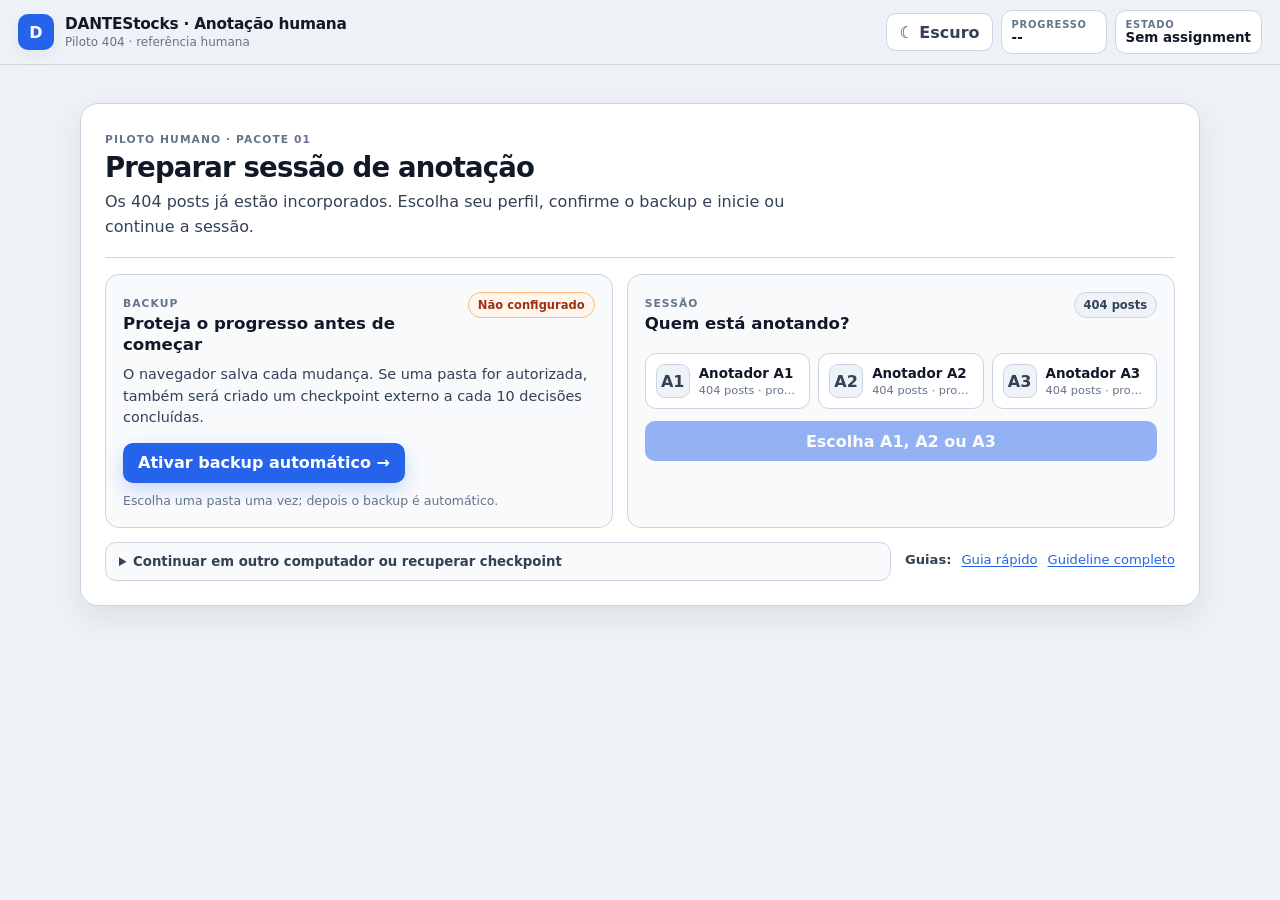
==== commit 91108662: "UX v0.9: rebuild as focused annotation workbench" ====
--- a/index.html
+++ b/index.html
@@ -4,224 +4,193 @@
   <meta charset="utf-8">
   <meta name="viewport" content="width=device-width,initial-scale=1">
   <title>DANTEStocks - Anotação Humana</title>
-  <meta name="theme-color" content="#111827">
+  <meta name="theme-color" content="#f3f6fa">
   <link rel="stylesheet" href="styles.css">
 </head>
 <body>
-  <div class="page-bg" aria-hidden="true"></div>
-
-  <header id="appHeader" class="app-header">
-    <div class="header-main">
+  <header class="app-header">
+    <div class="header-inner">
       <div class="brand-block">
         <div class="brand-mark" aria-hidden="true">D</div>
         <div>
           <div class="brand">DANTEStocks · Anotação humana</div>
-          <div class="sub" id="assignmentMeta">Piloto 404 · referência humana</div>
+          <div class="brand-sub" id="assignmentMeta">Piloto 404 · referência humana</div>
         </div>
       </div>
 
       <div class="header-status">
-        <button id="themeToggle" class="theme-toggle" type="button" aria-label="Alternar tema">☾ Escuro</button>
-        <div class="status-chip progress-chip">
-          <span class="chip-label">Progresso</span>
-          <strong id="progressText" class="chip-value">--</strong>
-        </div>
-        <div class="status-chip save-chip" aria-live="polite">
-          <span class="chip-label">Estado</span>
-          <strong id="saveState" class="chip-value">Sem assignment</strong>
+        <button id="themeToggle" class="toolbar-btn theme-toggle" type="button" aria-label="Alternar tema">☾ Escuro</button>
+        <div class="status-readout">
+          <span>Progresso</span>
+          <strong id="progressText">--</strong>
+        </div>
+        <div class="status-readout status-save" aria-live="polite">
+          <span>Estado</span>
+          <strong id="saveState">Sem assignment</strong>
         </div>
       </div>
     </div>
   </header>
 
-  <main class="shell">
-    <section id="onboarding" class="onboarding panel glass-panel">
-      <div class="hero-row">
-        <div>
-          <span class="eyebrow">H02 · local-first</span>
-          <h1>Pacote 01 pronto para anotar</h1>
-          <p class="lead">Os 404 posts do piloto (aprox. 10% do corpus) já estão incorporados à aplicação publicada. Escolha seu perfil de anotação e comece. A aplicação salva automaticamente neste navegador e cria snapshots a cada 10 decisões concluídas.</p>
-        </div>
-        <div class="hero-card">
-          <div class="hero-card-title">Estrutura do piloto</div>
-          <ul>
-            <li>1 post por tela</li>
-            <li>9 labels sempre visíveis</li>
-            <li>confiança obrigatória</li>
-            <li>ambiguidade opcional</li>
-            <li>retomada por checkpoint</li>
-          </ul>
-        </div>
-      </div>
-
-      <section id="backupSetupCard" class="backup-setup-card">
-        <div class="backup-icon" aria-hidden="true">↻</div>
-        <div class="backup-copy">
-          <div class="backup-title-row">
+  <main class="page-shell">
+    <section id="onboarding" class="setup-shell">
+      <div class="setup-heading">
+        <span class="kicker">Piloto humano · Pacote 01</span>
+        <h1>Preparar sessão de anotação</h1>
+        <p>Os 404 posts já estão incorporados. Escolha seu perfil, confirme o backup e inicie ou continue a sessão.</p>
+      </div>
+
+      <div class="setup-grid">
+        <section class="setup-panel backup-panel" id="backupSetupCard">
+          <div class="setup-panel-head">
             <div>
-              <span class="eyebrow">Recomendado antes de começar</span>
-              <h2>Ative o backup automático no computador</h2>
+              <span class="panel-kicker">Backup</span>
+              <h2>Proteja o progresso antes de começar</h2>
             </div>
-            <span id="backupSetupBadge" class="backup-status-badge pending">Não configurado</span>
-          </div>
-          <p>O navegador já salva cada mudança localmente. Ao autorizar uma pasta, o app também grava nela um checkpoint automático a cada 10 decisões concluídas.</p>
-          <div class="backup-cta-row">
-            <button id="chooseBackupDir" class="backup-primary-btn">Ativar backup automático →</button>
-            <span class="small" id="backupSupport"></span>
-          </div>
+            <span id="backupSetupBadge" class="status-badge pending">Não configurado</span>
+          </div>
+          <p>O navegador salva cada mudança. Se uma pasta for autorizada, também será criado um checkpoint externo a cada 10 decisões concluídas.</p>
+          <div class="setup-actions">
+            <button id="chooseBackupDir" class="primary-btn">Ativar backup automático</button>
+            <span id="backupSupport" class="support-copy"></span>
+          </div>
+        </section>
+
+        <section class="setup-panel annotator-panel">
+          <div class="setup-panel-head">
+            <div>
+              <span class="panel-kicker">Sessão</span>
+              <h2>Quem está anotando?</h2>
+            </div>
+            <span class="status-badge neutral">404 posts</span>
+          </div>
+
+          <div id="annotatorProfiles" class="annotator-profiles" role="radiogroup" aria-label="Perfil do anotador">
+            <button type="button" class="annotator-profile" data-annotator="A1">
+              <span class="profile-id">A1</span>
+              <span class="profile-copy"><strong>Anotador A1</strong><small id="profileStatusA1">Pronto para começar</small></span>
+            </button>
+            <button type="button" class="annotator-profile" data-annotator="A2">
+              <span class="profile-id">A2</span>
+              <span class="profile-copy"><strong>Anotador A2</strong><small id="profileStatusA2">Pronto para começar</small></span>
+            </button>
+            <button type="button" class="annotator-profile" data-annotator="A3">
+              <span class="profile-id">A3</span>
+              <span class="profile-copy"><strong>Anotador A3</strong><small id="profileStatusA3">Pronto para começar</small></span>
+            </button>
+          </div>
+
+          <button id="startPackage" class="primary-btn start-btn" disabled>Escolha A1, A2 ou A3</button>
+        </section>
+      </div>
+
+      <div id="resumeBox" class="resume-box hidden"></div>
+
+      <div class="setup-footer-row">
+        <details class="recovery-panel">
+          <summary>Continuar em outro computador ou recuperar checkpoint</summary>
+          <div class="recovery-content">
+            <p>Use esta opção somente para recuperar uma sessão já iniciada.</p>
+            <label class="file-btn">Importar checkpoint<input id="checkpointInput" type="file" accept="application/json,.json"></label>
+          </div>
+        </details>
+
+        <div class="guide-links">
+          <span>Guias:</span>
+          <a href="guides/quick.html" target="_blank" rel="noopener">Guia rápido</a>
+          <a href="guides/full.html" target="_blank" rel="noopener">Guideline completo</a>
+        </div>
+      </div>
+    </section>
+
+    <section id="workspace" class="workspace hidden">
+      <section class="annotation-surface">
+        <div class="task-toolbar">
+          <div class="task-id-block">
+            <strong id="itemPosition">Item --</strong>
+            <span id="postId"></span>
+          </div>
+          <div class="task-tools">
+            <button id="quickGuideBtn" class="toolbar-btn">Guia rápido</button>
+            <button id="fullGuideBtn" class="toolbar-btn">Guideline</button>
+            <button id="exportCheckpoint" class="toolbar-btn">Checkpoint</button>
+            <button id="deferredBtn" class="toolbar-btn">Pendentes <span id="deferredCount">0</span></button>
+          </div>
+        </div>
+
+        <section class="reading-zone" aria-labelledby="readingLabel">
+          <div id="readingLabel" class="reading-label">POST PARA CLASSIFICAR</div>
+          <article id="postText" class="post-text"></article>
+        </section>
+
+        <section id="sourcePanel" class="source-panel hidden" aria-label="Anotação original do DANTEStocks">
+          <div class="source-copy">
+            <strong>Anotação original do DANTEStocks</strong>
+            <span>Informação de origem; não limita sua escolha.</span>
+          </div>
+          <div id="sourceLabels" class="source-labels"></div>
+          <div id="sourceNote" class="source-note"></div>
+        </section>
+
+        <section class="question-block">
+          <div>
+            <span class="question-kicker">DECISÃO PRINCIPAL</span>
+            <h2 class="question">Qual é a emoção predominante comunicada?</h2>
+          </div>
+          <p class="question-sub">Escolha uma única classe para o post como unidade discursiva.</p>
+        </section>
+
+        <div id="emotionGrid" class="emotion-grid" role="radiogroup" aria-label="Emoção predominante"></div>
+
+        <section id="dynamicHint" class="decision-hint is-empty" aria-live="polite">
+          <div class="hint-empty">Selecione uma categoria. A checagem comparativa aparecerá aqui.</div>
+        </section>
+
+        <section class="decision-meta">
+          <div class="confidence-block">
+            <div class="meta-heading">
+              <strong>Confiança</strong>
+              <span>Média vem selecionada por padrão.</span>
+            </div>
+            <div id="confidenceControl" class="segmented" role="radiogroup" aria-label="Confiança"></div>
+          </div>
+
+          <label class="ambiguity-toggle">
+            <input id="ambiguity" type="checkbox">
+            <span>Caso especialmente ambíguo</span>
+          </label>
+
+          <button id="commentToggle" class="text-btn">+ Adicionar comentário</button>
+          <textarea id="comment" class="comment hidden" maxlength="1000" placeholder="Opcional: regra ausente, voz, ironia, termo financeiro, problema textual..."></textarea>
+        </section>
+
+        <div class="shortcut-strip" aria-label="Atalhos de teclado">
+          <span><kbd>1-9</kbd> labels</span>
+          <span><kbd>H/M/L</kbd> confiança</span>
+          <span><kbd>A</kbd> ambiguidade</span>
+          <span><kbd>Enter</kbd> salvar</span>
+          <span id="snapshotStatus">Snapshots automáticos a cada 10 concluídos.</span>
         </div>
       </section>
 
-      <div class="start-block package-start-block">
-        <div class="package-start-head">
-          <div>
-            <span class="eyebrow">Pacote incorporado</span>
-            <h2>Piloto 404 · Pacote 01</h2>
-            <p class="package-desc">404 posts reais · ordem individual por anotador · progresso salvo automaticamente.</p>
-          </div>
-          <span class="package-count-badge">404 posts</span>
-        </div>
-
-        <div class="annotator-label">Quem está anotando?</div>
-        <div id="annotatorProfiles" class="annotator-profiles" role="radiogroup" aria-label="Perfil do anotador">
-          <button type="button" class="annotator-profile" data-annotator="A1"><span class="profile-id">A1</span><span class="profile-copy"><strong>Anotador A1</strong><small id="profileStatusA1">Pronto para começar</small></span></button>
-          <button type="button" class="annotator-profile" data-annotator="A2"><span class="profile-id">A2</span><span class="profile-copy"><strong>Anotador A2</strong><small id="profileStatusA2">Pronto para começar</small></span></button>
-          <button type="button" class="annotator-profile" data-annotator="A3"><span class="profile-id">A3</span><span class="profile-copy"><strong>Anotador A3</strong><small id="profileStatusA3">Pronto para começar</small></span></button>
-        </div>
-
-        <div class="start-cta-row">
-          <button id="startPackage" class="primary-btn package-primary" disabled>Escolha A1, A2 ou A3</button>
-          <button id="loadDemo" class="soft-btn">Testar interface com demo</button>
-        </div>
-      </div>
-
-      <div id="resumeBox" class="resume-box hidden"></div>
-
-      <details class="recovery-panel">
-        <summary>Continuar em outro computador ou recuperar checkpoint</summary>
-        <div class="recovery-content">
-          <p>Use esta opção somente para recuperar uma anotação já iniciada. O próprio checkpoint identifica A1, A2 ou A3; não é necessário abrir nenhum assignment.</p>
-          <label class="file-btn secondary-btn">Importar checkpoint<input id="checkpointInput" type="file" accept="application/json,.json"></label>
-        </div>
-      </details>
-
-      <div class="onboarding-grid single-guide-grid">
-        <section class="panel-section">
-          <div class="section-topline">
-            <h2>Guias</h2>
-            <span class="mini-badge">PT-BR</span>
-          </div>
-          <p>Abra o guia rápido para decisão ágil e o guideline completo quando precisar comparar categorias ou resolver dúvidas interpretativas.</p>
-          <div class="guide-row">
-            <a href="guides/quick.html" target="_blank" rel="noopener">Guia rápido</a>
-            <a href="guides/full.html" target="_blank" rel="noopener">Guideline completo</a>
-          </div>
-        </section>
+      <div class="action-bar">
+        <button id="deferItem" class="secondary-btn">Decidir depois</button>
+        <div class="action-right">
+          <button id="prevItem" class="secondary-btn">Anterior</button>
+          <button id="saveNext" class="primary-btn save-next-btn" disabled>Salvar e próximo →</button>
+        </div>
       </div>
     </section>
 
-    <section id="workspace" class="workspace hidden">
-      <section class="main-col">
-        <div class="main-stack glass-panel">
-          <div class="item-topline">
-            <div>
-              <span id="postId" class="eyebrow"></span>
-              <div class="item-title">Post em anotação</div>
-            </div>
-            <button id="deferredBtn" class="pill-link">Pendentes: <span id="deferredCount">0</span></button>
-          </div>
-
-          <article id="postText" class="post-card"></article>
-
-          <section id="sourcePanel" class="source-panel hidden" aria-label="Anotação original do DANTEStocks">
-            <div class="source-header">
-              <div>
-                <div class="source-title">Anotação original do DANTEStocks</div>
-                <div class="source-sub">Informação de origem; não limita sua escolha.</div>
-              </div>
-            </div>
-            <div id="sourceLabels" class="source-labels"></div>
-            <div id="sourceNote" class="source-note"></div>
-          </section>
-
-          <section class="question-block">
-            <h2 class="question">Qual é a emoção predominante comunicada?</h2>
-            <p class="question-sub">Escolha uma única classe para o post como unidade discursiva. As opções permanecem sempre abertas, mesmo quando houver anotação original visível.</p>
-          </section>
-
-          <div id="emotionGrid" class="emotion-grid" role="radiogroup" aria-label="Emoção predominante"></div>
-
-          <section class="decision-meta panel-inner">
-            <div class="meta-row">
-              <div class="meta-block">
-                <div class="field-title">Confiança na decisão</div>
-                <div id="confidenceControl" class="segmented" role="radiogroup" aria-label="Confiança"></div>
-              </div>
-              <label class="ambiguity card-toggle"><input id="ambiguity" type="checkbox"><span>Caso especialmente ambíguo</span></label>
-            </div>
-
-            <button id="commentToggle" class="inline-link">+ Adicionar comentário</button>
-            <textarea id="comment" class="comment hidden" maxlength="1000" placeholder="Opcional: regra ausente, voz, ironia, termo financeiro, problema textual..."></textarea>
-          </section>
-        </div>
-
-        <div class="actions sticky-actions">
-          <button id="deferItem" class="soft-btn">Decidir depois</button>
-          <div class="action-right">
-            <button id="prevItem" class="soft-btn">Anterior</button>
-            <button id="saveNext" class="primary-btn save-next-btn" disabled>Salvar e próximo →</button>
-          </div>
-        </div>
-      </section>
-
-      <aside class="help-col">
-        <div class="help-shell glass-panel">
-          <div class="aside-top">
-            <span class="eyebrow">Apoio à decisão</span>
-            <div class="aside-title">Pista contextual</div>
-          </div>
-
-          <div id="dynamicHint" class="hint-card">
-            <h3>Escolha uma label</h3>
-            <p>A pista aparecerá aqui sem revelar nenhuma resposta anterior.</p>
-          </div>
-
-          <div class="help-actions">
-            <button id="quickGuideBtn" class="soft-btn">Guia rápido</button>
-            <button id="fullGuideBtn" class="soft-btn">Guideline completo</button>
-            <button id="exportCheckpoint" class="soft-btn">Exportar checkpoint</button>
-          </div>
-
-          <div class="status-stack">
-            <section class="status-card">
-              <div class="field-title">Backups</div>
-              <div id="snapshotStatus" class="small">Snapshots automáticos a cada 10 concluídos.</div>
-            </section>
-
-            <section class="status-card">
-              <div class="field-title">Atalhos</div>
-              <div class="shortcut-grid">
-                <div><kbd>1-9</kbd><span>labels</span></div>
-                <div><kbd>H/M/L</kbd><span>confiança</span></div>
-                <div><kbd>A</kbd><span>ambiguidade</span></div>
-                <div><kbd>Enter</kbd><span>salvar</span></div>
-              </div>
-            </section>
-          </div>
-        </div>
-      </aside>
-    </section>
-
-    <section id="finish" class="finish panel glass-panel hidden">
-      <span class="eyebrow">Coleta concluída</span>
+    <section id="finish" class="finish-shell hidden">
+      <span class="kicker">Coleta concluída</span>
       <h1>Assignment concluído</h1>
-      <p id="finishSummary" class="lead"></p>
+      <p id="finishSummary"></p>
       <div class="finish-actions">
         <button id="downloadJSON" class="primary-btn">Baixar JSON final</button>
-        <button id="downloadCSV" class="soft-btn">Baixar CSV</button>
-        <button id="downloadSHA" class="soft-btn">Baixar SHA-256</button>
-      </div>
-      <p class="small">A distribuição de emoções não é mostrada durante a coleta.</p>
+        <button id="downloadCSV" class="secondary-btn">Baixar CSV</button>
+        <button id="downloadSHA" class="secondary-btn">Baixar SHA-256</button>
+      </div>
     </section>
   </main>
 
@@ -229,7 +198,7 @@
     <div class="modal-shell">
       <div class="modal-head">
         <strong id="guideTitle">Guia</strong>
-        <button id="closeGuide" class="soft-btn">Fechar</button>
+        <button id="closeGuide" class="secondary-btn">Fechar</button>
       </div>
       <iframe id="guideFrame" title="Guia de anotação"></iframe>
     </div>
--- a/styles.css
+++ b/styles.css
@@ -1,638 +1,253 @@
 :root{
-  --bg:#f4f7fb;
-  --bg-2:#eef3f9;
+  --page:#eef2f7;
+  --page-accent:#e7edf6;
   --surface:#ffffff;
-  --surface-soft:rgba(255,255,255,.78);
-  --surface-strong:#ffffff;
-  --ink:#0f172a;
-  --ink-2:#1e293b;
-  --muted:#5b667a;
-  --muted-2:#6b7280;
-  --line:#d8e1ee;
-  --line-2:#c5d1e0;
-  --accent:#1d4ed8;
-  --accent-2:#3b82f6;
-  --accent-soft:rgba(59,130,246,.12);
-  --success:#166534;
-  --shadow-sm:0 10px 25px rgba(15,23,42,.06);
-  --shadow-md:0 18px 45px rgba(15,23,42,.09);
-  --radius-sm:12px;
-  --radius:18px;
-  --radius-lg:24px;
-  --focus:0 0 0 4px rgba(59,130,246,.22);
-  font-family:Inter,system-ui,-apple-system,BlinkMacSystemFont,"Segoe UI",sans-serif;
-  color:var(--ink);
-}
+  --surface-2:#f8fafc;
+  --surface-3:#eef3f8;
+  --text:#111827;
+  --text-2:#334155;
+  --text-3:#64748b;
+  --border:#cbd5e1;
+  --border-strong:#94a3b8;
+  --accent:#2563eb;
+  --accent-hover:#1d4ed8;
+  --accent-soft:#eff6ff;
+  --accent-border:#93c5fd;
+  --selected:#eaf2ff;
+  --selected-2:#dbeafe;
+  --success:#15803d;
+  --warning-bg:#fff7ed;
+  --warning-text:#9a3412;
+  --warning-border:#fdba74;
+  --shadow:0 12px 30px rgba(15,23,42,.08);
+  --shadow-soft:0 5px 16px rgba(15,23,42,.05);
+  --focus:0 0 0 3px rgba(37,99,235,.22);
+  --radius:14px;
+  --radius-lg:18px;
+  font-family:Inter,ui-sans-serif,system-ui,-apple-system,BlinkMacSystemFont,"Segoe UI",sans-serif;
+  color-scheme:light;
+}
+
+html[data-theme="dark"]{
+  --page:#08111f;
+  --page-accent:#0d1726;
+  --surface:#0f1a2a;
+  --surface-2:#142236;
+  --surface-3:#1b2b42;
+  --text:#f8fafc;
+  --text-2:#d9e2ef;
+  --text-3:#aebed2;
+  --border:#33455e;
+  --border-strong:#50647e;
+  --accent:#60a5fa;
+  --accent-hover:#93c5fd;
+  --accent-soft:#112d4f;
+  --accent-border:#3b82f6;
+  --selected:#193b67;
+  --selected-2:#214a7f;
+  --success:#4ade80;
+  --warning-bg:#3a2614;
+  --warning-text:#fed7aa;
+  --warning-border:#8a5b24;
+  --shadow:0 16px 38px rgba(0,0,0,.30);
+  --shadow-soft:0 6px 18px rgba(0,0,0,.22);
+  --focus:0 0 0 3px rgba(96,165,250,.28);
+  color-scheme:dark;
+}
+
 *{box-sizing:border-box}
-html,body{margin:0;padding:0;background:linear-gradient(180deg,var(--bg) 0%,var(--bg-2) 100%);color:var(--ink)}
+html,body{margin:0;min-height:100%;background:var(--page);color:var(--text)}
 body{min-height:100vh}
-a{color:#0f3fae;text-underline-offset:2px}
 button,input,textarea{font:inherit}
+button{color:inherit}
+a{color:var(--accent);text-underline-offset:2px}
 .hidden{display:none!important}
-.page-bg{position:fixed;inset:0;pointer-events:none;background:
-  radial-gradient(circle at 15% 15%, rgba(59,130,246,.14), transparent 26%),
-  radial-gradient(circle at 86% 18%, rgba(14,165,233,.12), transparent 22%),
-  radial-gradient(circle at 72% 86%, rgba(139,92,246,.10), transparent 22%);
-}
-.shell{max-width:1440px;margin:0 auto;padding:22px 22px 54px;position:relative;z-index:1}
-.glass-panel{background:var(--surface-soft);backdrop-filter:blur(12px);border:1px solid rgba(255,255,255,.72);box-shadow:var(--shadow-md)}
-.app-header{position:sticky;top:0;z-index:30;padding:16px 22px 8px}
-.header-main{max-width:1440px;margin:0 auto;display:flex;align-items:center;justify-content:space-between;gap:20px;padding:16px 18px;border:1px solid rgba(255,255,255,.72);border-radius:24px;background:rgba(255,255,255,.8);backdrop-filter:blur(14px);box-shadow:var(--shadow-sm)}
-.brand-block{display:flex;align-items:center;gap:14px;min-width:0}
-.brand-mark{display:grid;place-items:center;width:42px;height:42px;border-radius:14px;background:linear-gradient(145deg,#111827,#2563eb);color:#fff;font-weight:800;box-shadow:inset 0 1px 0 rgba(255,255,255,.16)}
-.brand{font-size:1rem;font-weight:800;letter-spacing:-.01em;color:var(--ink)}
-.sub,.small{font-size:.84rem;color:var(--muted)}
-.header-status{display:flex;gap:10px;align-items:center;flex-wrap:wrap}
-.status-chip{display:flex;flex-direction:column;gap:2px;padding:10px 12px;border-radius:14px;background:#fff;border:1px solid rgba(216,225,238,.9);min-width:132px;box-shadow:0 8px 20px rgba(15,23,42,.04)}
-.chip-label{font-size:.72rem;text-transform:uppercase;letter-spacing:.08em;color:var(--muted-2);font-weight:700}
-.chip-value{font-size:.95rem;color:var(--ink-2)}
-.panel{padding:28px;border-radius:24px}
-.onboarding,.finish{max-width:1120px;margin:16px auto 0}
-.hero-row{display:grid;grid-template-columns:minmax(0,1.25fr) minmax(260px,.75fr);gap:20px;align-items:start}
-.eyebrow{display:inline-flex;align-items:center;gap:8px;text-transform:uppercase;letter-spacing:.1em;font-size:.72rem;font-weight:800;color:#52627a}
-.lead{font-size:1rem;line-height:1.65;color:#314157;max-width:70ch}
-h1{margin:.35rem 0 .75rem;font-size:2rem;line-height:1.1;letter-spacing:-.03em}
-h2{margin:0 0 .55rem;font-size:1.18rem;letter-spacing:-.02em}
-.hero-card,.panel-section,.status-card,.hint-card,.source-panel,.panel-inner,.post-card{background:rgba(255,255,255,.88);border:1px solid rgba(216,225,238,.95);border-radius:20px;box-shadow:0 10px 22px rgba(15,23,42,.04)}
-.hero-card{padding:18px 18px 16px}
-.hero-card-title{font-weight:800;margin-bottom:10px}
-.hero-card ul{margin:0;padding-left:18px;color:#334155;line-height:1.7}
-.onboard-actions,.finish-actions,.guide-row,.help-actions,.action-right{display:flex;flex-wrap:wrap;gap:10px}
-.onboard-actions{margin-top:24px}
-.resume-box{margin-top:16px;padding:14px 16px;border-radius:16px;background:rgba(255,255,255,.88);border:1px solid rgba(216,225,238,.95)}
-.onboarding-grid{display:grid;grid-template-columns:repeat(2,minmax(0,1fr));gap:18px;margin-top:22px}
-.panel-section{padding:18px}
-.section-topline{display:flex;justify-content:space-between;gap:12px;align-items:center;margin-bottom:8px}
-.mini-badge{display:inline-flex;align-items:center;padding:5px 10px;border-radius:999px;background:var(--accent-soft);color:#214ea3;font-size:.75rem;font-weight:700;border:1px solid rgba(59,130,246,.18)}
-.workspace{display:grid;grid-template-columns:minmax(0,1fr) 360px;gap:18px;align-items:start;margin-top:8px}
-.main-col{min-width:0}
-.main-stack{padding:22px;border-radius:24px}
-.help-col{position:sticky;top:104px;align-self:start}
-.help-shell{padding:18px;border-radius:24px}
-.aside-title{font-size:1.1rem;font-weight:800;margin-top:6px;letter-spacing:-.02em}
-.item-topline{display:flex;justify-content:space-between;gap:12px;align-items:center;margin-bottom:14px}
-.item-title{font-size:.92rem;color:var(--muted);margin-top:2px}
-.post-card{padding:22px 24px;font-size:1.12rem;line-height:1.8;white-space:pre-wrap;color:#172033}
-.source-panel{padding:16px 18px;margin-bottom:18px;background:linear-gradient(180deg,rgba(243,247,255,.95),rgba(255,255,255,.92))}
-.source-header{display:flex;justify-content:space-between;gap:12px;align-items:flex-start}
-.source-title{font-size:.95rem;font-weight:800;color:#10203e}
-.source-sub,.source-note{font-size:.84rem;color:var(--muted);margin-top:4px}
-.source-labels{display:flex;flex-wrap:wrap;gap:8px;margin-top:12px}
-.source-chip{display:inline-flex;align-items:center;padding:7px 11px;border-radius:999px;border:1px solid rgba(37,99,235,.18);background:#fff;color:#1e3a8a;font-size:.82rem;font-weight:600}
-.question-block{margin-top:8px;margin-bottom:12px}
-.question{font-size:1.3rem;line-height:1.25}
-.question-sub{font-size:.95rem;line-height:1.6;color:#415167;margin:0}
-.emotion-grid{display:grid;grid-template-columns:repeat(3,minmax(0,1fr));gap:12px}
-.emotion-card{position:relative;display:block;min-height:120px;padding:16px 16px 14px;border-radius:18px;border:1px solid var(--line-2);background:linear-gradient(180deg,#fff,#fbfdff);cursor:pointer;transition:transform .14s ease,border-color .14s ease,box-shadow .14s ease,background .14s ease;box-shadow:0 6px 16px rgba(15,23,42,.035)}
-.emotion-card:hover{transform:translateY(-1px);border-color:#9fb4d3;box-shadow:0 12px 22px rgba(15,23,42,.06)}
-.emotion-card.selected{border-color:var(--accent);background:linear-gradient(180deg,#f7fbff,#eef5ff);box-shadow:0 0 0 3px rgba(59,130,246,.10),0 12px 24px rgba(29,78,216,.08)}
-.emotion-card:focus-within,.segment:focus-within,.pill-link:focus-visible,.file-btn:focus-within,.soft-btn:focus-visible,.primary-btn:focus-visible,.inline-link:focus-visible{outline:none;box-shadow:var(--focus)}
+
+.app-header{position:sticky;top:0;z-index:40;background:var(--page);border-bottom:1px solid var(--border)}
+.header-inner{max-width:1540px;margin:0 auto;min-height:64px;padding:10px 18px;display:flex;align-items:center;justify-content:space-between;gap:18px}
+.brand-block{display:flex;align-items:center;gap:11px;min-width:0}
+.brand-mark{display:grid;place-items:center;width:36px;height:36px;border-radius:10px;background:var(--accent);color:#fff;font-weight:900;box-shadow:var(--shadow-soft)}
+.brand{font-size:.96rem;font-weight:850;letter-spacing:-.015em;color:var(--text)}
+.brand-sub{margin-top:2px;font-size:.75rem;color:var(--text-3)}
+.header-status{display:flex;align-items:center;gap:8px;flex-wrap:wrap;justify-content:flex-end}
+.status-readout{display:flex;flex-direction:column;justify-content:center;min-width:106px;height:44px;padding:6px 10px;border:1px solid var(--border);border-radius:11px;background:var(--surface)}
+.status-readout span{font-size:.62rem;font-weight:850;letter-spacing:.08em;text-transform:uppercase;color:var(--text-3)}
+.status-readout strong{font-size:.84rem;color:var(--text);line-height:1.15}
+.status-save{min-width:142px}
+
+.page-shell{max-width:1540px;margin:0 auto;padding:18px 18px 28px}
+
+.toolbar-btn,.secondary-btn,.file-btn,.primary-btn,.text-btn{border:0;cursor:pointer;text-decoration:none}
+.toolbar-btn,.secondary-btn,.file-btn{display:inline-flex;align-items:center;justify-content:center;min-height:38px;padding:8px 12px;border:1px solid var(--border);border-radius:10px;background:var(--surface);color:var(--text-2);font-weight:700;transition:background .12s ease,border-color .12s ease,transform .12s ease}
+.toolbar-btn:hover,.secondary-btn:hover,.file-btn:hover{background:var(--surface-3);border-color:var(--border-strong)}
+.toolbar-btn:focus-visible,.secondary-btn:focus-visible,.file-btn:focus-within,.primary-btn:focus-visible,.text-btn:focus-visible,.annotator-profile:focus-visible,.emotion-card:focus-within,.segment:focus-within,.ambiguity-toggle:focus-within{outline:none;box-shadow:var(--focus)}
+.primary-btn{display:inline-flex;align-items:center;justify-content:center;min-height:40px;padding:9px 15px;border-radius:10px;background:var(--accent);color:#fff;font-weight:850;box-shadow:0 7px 18px rgba(37,99,235,.22);transition:background .12s ease,transform .12s ease,box-shadow .12s ease}
+.primary-btn:hover{background:var(--accent-hover);transform:translateY(-1px)}
+.primary-btn:disabled{opacity:.48;cursor:not-allowed;transform:none;box-shadow:none}
+.file-btn input{display:none}
+.text-btn{padding:0;background:transparent;color:var(--accent);font-weight:700;text-decoration:underline;text-underline-offset:2px}
+.theme-toggle{font-weight:800;min-width:88px}
+
+/* Setup screen */
+.setup-shell{max-width:1120px;margin:20px auto;background:var(--surface);border:1px solid var(--border);border-radius:18px;padding:24px;box-shadow:var(--shadow)}
+.setup-heading{padding-bottom:18px;border-bottom:1px solid var(--border)}
+.kicker,.panel-kicker,.question-kicker,.reading-label{font-size:.67rem;font-weight:900;letter-spacing:.1em;text-transform:uppercase;color:var(--text-3)}
+.setup-heading h1,.finish-shell h1{margin:5px 0 7px;font-size:1.72rem;line-height:1.12;letter-spacing:-.03em}
+.setup-heading p{margin:0;max-width:720px;color:var(--text-2);line-height:1.55}
+.setup-grid{display:grid;grid-template-columns:1fr 1.08fr;gap:14px;margin-top:16px}
+.setup-panel{border:1px solid var(--border);border-radius:14px;background:var(--surface-2);padding:17px}
+.setup-panel-head{display:flex;align-items:flex-start;justify-content:space-between;gap:14px}
+.setup-panel h2{margin:3px 0 8px;font-size:1.04rem;line-height:1.25}
+.setup-panel p{margin:0;color:var(--text-2);font-size:.9rem;line-height:1.5}
+.status-badge{display:inline-flex;align-items:center;white-space:nowrap;padding:5px 9px;border-radius:999px;border:1px solid var(--border);font-size:.72rem;font-weight:850;background:var(--surface);color:var(--text-2)}
+.status-badge.pending{background:var(--warning-bg);border-color:var(--warning-border);color:var(--warning-text)}
+.status-badge.active{background:color-mix(in srgb,var(--success) 12%,var(--surface));border-color:color-mix(in srgb,var(--success) 35%,var(--border));color:var(--success)}
+.status-badge.internal,.status-badge.neutral{background:var(--surface-3);color:var(--text-2)}
+.setup-actions{display:flex;align-items:center;gap:10px;flex-wrap:wrap;margin-top:14px}
+.support-copy{font-size:.78rem;line-height:1.35;color:var(--text-3)}
+.annotator-profiles{display:grid;grid-template-columns:repeat(3,minmax(0,1fr));gap:8px;margin-top:10px}
+.annotator-profile{display:flex;align-items:center;gap:9px;min-width:0;padding:10px;border:1px solid var(--border);border-radius:11px;background:var(--surface);text-align:left;cursor:pointer;transition:.12s ease}
+.annotator-profile:hover{border-color:var(--border-strong);background:var(--surface-3)}
+.annotator-profile.selected{border-color:var(--accent);background:var(--accent-soft);box-shadow:inset 0 0 0 1px var(--accent)}
+.profile-id{display:grid;place-items:center;flex:0 0 auto;width:34px;height:34px;border-radius:9px;background:var(--surface-3);border:1px solid var(--border);font-weight:900;color:var(--text-2)}
+.annotator-profile.selected .profile-id{background:var(--accent);border-color:var(--accent);color:#fff}
+.profile-copy{display:flex;flex-direction:column;min-width:0;gap:2px}
+.profile-copy strong{font-size:.84rem;color:var(--text)}
+.profile-copy small{font-size:.71rem;color:var(--text-3);white-space:nowrap;overflow:hidden;text-overflow:ellipsis}
+.start-btn{width:100%;margin-top:12px}
+.resume-box{margin-top:14px;padding:12px 14px;border:1px solid var(--accent-border);border-left:4px solid var(--accent);border-radius:11px;background:var(--accent-soft);color:var(--text)}
+.resume-box strong{display:block;color:var(--text);margin-bottom:3px}
+.resume-box .small{color:var(--text-2);font-size:.82rem}
+.setup-footer-row{display:flex;align-items:flex-start;justify-content:space-between;gap:14px;margin-top:14px}
+.recovery-panel{flex:1;border:1px solid var(--border);border-radius:11px;background:var(--surface-2);overflow:hidden}
+.recovery-panel summary{cursor:pointer;padding:11px 13px;font-size:.83rem;font-weight:750;color:var(--text-2)}
+.recovery-panel[open] summary{border-bottom:1px solid var(--border)}
+.recovery-content{padding:12px 13px}
+.recovery-content p{margin:0 0 10px;color:var(--text-2);font-size:.82rem}
+.guide-links{display:flex;gap:10px;align-items:center;flex-wrap:wrap;padding:10px 0;font-size:.82rem;color:var(--text-3)}
+.guide-links span{font-weight:800;color:var(--text-2)}
+
+/* Annotation workspace */
+.workspace{max-width:1320px;margin:0 auto}
+.annotation-surface{background:var(--surface);border:1px solid var(--border);border-radius:16px;box-shadow:var(--shadow);overflow:hidden}
+.task-toolbar{min-height:48px;padding:8px 12px;border-bottom:1px solid var(--border);display:flex;align-items:center;justify-content:space-between;gap:12px;background:var(--surface-2)}
+.task-id-block{display:flex;align-items:center;gap:10px;min-width:0}
+.task-id-block strong{font-size:.8rem;color:var(--text)}
+.task-id-block span{font:650 .68rem ui-monospace,SFMono-Regular,Consolas,monospace;color:var(--text-3);white-space:nowrap;overflow:hidden;text-overflow:ellipsis;max-width:430px}
+.task-tools{display:flex;align-items:center;gap:6px;flex-wrap:wrap;justify-content:flex-end}
+.task-tools .toolbar-btn{min-height:32px;padding:6px 9px;font-size:.76rem}
+
+.reading-zone{margin:14px 14px 10px;padding:13px 16px 15px;border:1px solid var(--border-strong);border-radius:12px;background:var(--surface);box-shadow:var(--shadow-soft);position:relative}
+.reading-zone::before{content:"";position:absolute;left:-1px;top:-1px;bottom:-1px;width:4px;border-radius:12px 0 0 12px;background:var(--accent)}
+.reading-label{margin-bottom:7px;color:var(--text-3)}
+.post-text{font-size:1.16rem;line-height:1.62;font-weight:560;letter-spacing:-.008em;color:var(--text);white-space:pre-wrap;max-height:126px;overflow:auto;padding-right:6px}
+.post-text::selection{background:var(--selected-2);color:var(--text)}
+
+.source-panel{margin:0 14px 10px;padding:10px 12px;border:1px solid color-mix(in srgb,var(--accent) 35%,var(--border));border-radius:11px;background:var(--accent-soft);display:grid;grid-template-columns:minmax(190px,.9fr) minmax(0,1.3fr);gap:10px;align-items:center}
+.source-copy{display:flex;flex-direction:column;gap:2px}
+.source-copy strong{font-size:.82rem;color:var(--text)}
+.source-copy span,.source-note{font-size:.73rem;line-height:1.35;color:var(--text-2)}
+.source-labels{display:flex;gap:6px;flex-wrap:wrap;justify-content:flex-start}
+.source-chip{display:inline-flex;align-items:center;padding:5px 8px;border-radius:999px;border:1px solid var(--accent-border);background:var(--surface);color:var(--text-2);font-size:.73rem;font-weight:750}
+.source-note:empty{display:none}
+
+.question-block{margin:0 14px 8px;padding:0 0 9px;border-bottom:1px solid var(--border);display:flex;align-items:end;justify-content:space-between;gap:14px}
+.question{margin:2px 0 0;font-size:1.12rem;line-height:1.2;letter-spacing:-.02em;color:var(--text)}
+.question-sub{margin:0;max-width:420px;font-size:.78rem;line-height:1.35;color:var(--text-3);text-align:right}
+
+.emotion-grid{display:grid;grid-template-columns:repeat(3,minmax(0,1fr));gap:7px;margin:0 14px}
+.emotion-card{position:relative;display:flex;flex-direction:column;justify-content:center;min-height:75px;padding:10px 12px 9px;border:1px solid var(--border);border-radius:11px;background:var(--surface-2);cursor:pointer;transition:background .12s ease,border-color .12s ease,box-shadow .12s ease,transform .12s ease}
+.emotion-card:hover{border-color:var(--border-strong);background:var(--surface-3)}
+.emotion-card.selected{border-color:var(--accent);background:var(--selected);box-shadow:inset 0 0 0 1px var(--accent),0 5px 14px rgba(37,99,235,.10)}
+.emotion-card.selected::after{content:"✓";position:absolute;right:9px;bottom:8px;display:grid;place-items:center;width:20px;height:20px;border-radius:999px;background:var(--accent);color:#fff;font-size:.72rem;font-weight:900}
 .emotion-card input,.segment input{position:absolute;opacity:0;pointer-events:none}
-.emotion-name{display:block;font-weight:800;font-size:.98rem;letter-spacing:-.01em;color:#142033;padding-right:3.4rem}
-.emotion-code{position:absolute;top:16px;right:14px;font:700 .71rem ui-monospace,SFMono-Regular,Consolas,monospace;color:#61708a;background:rgba(226,232,240,.7);padding:4px 7px;border-radius:999px}
-.emotion-micro{margin-top:10px;font-size:.86rem;line-height:1.5;color:#506176;max-width:28ch}
-.panel-inner{margin-top:18px;padding:18px 18px 16px}
-.meta-row{display:grid;grid-template-columns:minmax(0,1fr) 280px;gap:18px;align-items:start}
-.meta-block{min-width:0}
-.field-title{font-size:.8rem;font-weight:800;text-transform:uppercase;letter-spacing:.08em;color:#5b6980;margin-bottom:10px}
-.segmented{display:flex;gap:10px;flex-wrap:wrap}
-.segment{position:relative;display:inline-flex;align-items:center;justify-content:center;min-width:84px;padding:10px 14px;border-radius:14px;border:1px solid var(--line-2);background:#fff;cursor:pointer;transition:border-color .14s ease,box-shadow .14s ease,transform .14s ease}
-.segment:hover{transform:translateY(-1px)}
-.segment.selected{border-color:var(--accent);background:#eef5ff;box-shadow:0 0 0 3px rgba(59,130,246,.10)}
-.card-toggle{display:flex;align-items:center;gap:12px;padding:14px 16px;border-radius:16px;border:1px solid var(--line-2);background:linear-gradient(180deg,#fff,#fbfdff);font-size:.95rem;line-height:1.45;color:#253449}
-.card-toggle input{width:18px;height:18px;accent-color:var(--accent);margin:0;flex:0 0 auto}
-.inline-link,.pill-link,.link-btn{border:0;background:none;padding:0;color:#153ea8;text-decoration:underline;text-underline-offset:2px;cursor:pointer}
-.pill-link{display:inline-flex;align-items:center;gap:6px;padding:8px 12px;border-radius:999px;background:#fff;border:1px solid rgba(216,225,238,.95);text-decoration:none;font-size:.9rem;font-weight:700;box-shadow:0 6px 16px rgba(15,23,42,.04)}
-.comment{width:100%;min-height:104px;margin-top:10px;padding:12px 14px;border-radius:14px;border:1px solid var(--line-2);background:#fff;color:var(--ink);resize:vertical}
-.actions{display:flex;justify-content:space-between;align-items:center;gap:12px;margin-top:16px}
-.sticky-actions{position:sticky;bottom:12px;z-index:10;padding:14px 16px;border-radius:22px;background:rgba(255,255,255,.88);backdrop-filter:blur(12px);border:1px solid rgba(255,255,255,.72);box-shadow:0 14px 32px rgba(15,23,42,.10)}
-.hint-card{padding:18px 18px 14px}
-.hint-card h3{margin:0 0 10px;font-size:1.02rem;line-height:1.3}
-.hint-card p{margin:.5rem 0;font-size:.93rem;line-height:1.65;color:#334155}
-.status-stack{display:grid;gap:12px;margin-top:18px}
-.status-card{padding:15px 16px}
-.shortcut-grid{display:grid;grid-template-columns:1fr 1fr;gap:10px}
-.shortcut-grid div{display:flex;align-items:center;gap:8px;font-size:.85rem;color:#405068}
-kbd{display:inline-flex;align-items:center;justify-content:center;min-width:50px;padding:4px 7px;border-radius:8px;border:1px solid #cad6e6;border-bottom-width:2px;background:#f8fbff;font:700 .72rem ui-monospace,SFMono-Regular,Consolas,monospace;color:#324055}
-.modal{position:fixed;inset:0;z-index:50;padding:3vh 3vw;background:rgba(15,23,42,.45);backdrop-filter:blur(4px)}
-.modal-shell{height:94vh;max-width:1100px;margin:0 auto;border-radius:24px;overflow:hidden;background:#fff;border:1px solid rgba(255,255,255,.74);box-shadow:0 25px 50px rgba(15,23,42,.18);display:flex;flex-direction:column}
-.modal-head{display:flex;justify-content:space-between;align-items:center;gap:10px;padding:14px 16px;border-bottom:1px solid var(--line)}
-.modal iframe{border:0;width:100%;flex:1;background:#fff}
-.file-btn,.soft-btn,.primary-btn{display:inline-flex;align-items:center;justify-content:center;gap:8px;padding:11px 16px;border-radius:14px;border:1px solid var(--line-2);cursor:pointer;text-decoration:none;transition:transform .14s ease,box-shadow .14s ease,border-color .14s ease,background .14s ease}
-.file-btn input{display:none}
-.soft-btn,.secondary-btn,.file-btn.secondary-btn{background:#fff;color:#1f2d3d;box-shadow:0 6px 16px rgba(15,23,42,.04)}
-.soft-btn:hover,.secondary-btn:hover,.file-btn.secondary-btn:hover,.pill-link:hover{transform:translateY(-1px);border-color:#a7b6ca}
-.primary-btn,.file-btn.primary-btn{background:linear-gradient(135deg,#1d4ed8,#1e40af);color:#fff;border-color:rgba(29,78,216,.8);box-shadow:0 10px 24px rgba(29,78,216,.25)}
-.primary-btn:hover,.file-btn.primary-btn:hover{transform:translateY(-1px);box-shadow:0 14px 28px rgba(29,78,216,.30)}
-.primary-btn:disabled{opacity:.45;cursor:not-allowed;transform:none;box-shadow:none}
-.finish-actions{margin-top:20px}
-@media (max-width:1200px){
-  .workspace{grid-template-columns:minmax(0,1fr) 330px}
-  .meta-row{grid-template-columns:1fr}
-}
-@media (max-width:980px){
-  .hero-row,.onboarding-grid,.workspace{grid-template-columns:1fr}
-  .help-col{position:static}
-  .shell{padding-top:14px}
-}
-@media (max-width:720px){
-  .app-header{padding:12px 12px 6px}
-  .header-main{padding:14px;align-items:flex-start;flex-direction:column}
-  .header-status{width:100%}
-  .status-chip{flex:1 1 180px}
-  .shell{padding:14px 12px 40px}
-  .panel,.main-stack,.help-shell{padding:16px}
-  h1{font-size:1.65rem}
+.emotion-top{display:flex;align-items:center;justify-content:space-between;gap:8px}
+.emotion-name{font-size:.9rem;font-weight:850;color:var(--text);letter-spacing:-.01em}
+.emotion-meta{display:inline-flex;align-items:center;gap:4px;font:750 .62rem ui-monospace,SFMono-Regular,Consolas,monospace;color:var(--text-3)}
+.emotion-key{display:inline-grid;place-items:center;min-width:18px;height:18px;padding:0 4px;border:1px solid var(--border);border-radius:5px;background:var(--surface);color:var(--text-2);font-size:.62rem;font-weight:900}
+.emotion-micro{margin-top:5px;padding-right:20px;font-size:.74rem;line-height:1.3;color:var(--text-3)}
+
+.decision-hint{margin:8px 14px 0;padding:10px 12px;border:1px solid var(--border);border-radius:11px;background:var(--surface-2)}
+.decision-hint.is-empty{padding:8px 11px;background:transparent;border-style:dashed}
+.hint-empty{font-size:.76rem;color:var(--text-3)}
+.hint-header{display:flex;align-items:center;justify-content:space-between;gap:10px;margin-bottom:7px}
+.hint-header strong{font-size:.83rem;color:var(--text)}
+.hint-header span{font:750 .63rem ui-monospace,SFMono-Regular,Consolas,monospace;color:var(--text-3)}
+.hint-grid{display:grid;grid-template-columns:1.05fr 1fr 1fr;gap:10px}
+.hint-cell{font-size:.74rem;line-height:1.35;color:var(--text-2)}
+.hint-cell b{display:block;margin-bottom:2px;font-size:.65rem;letter-spacing:.05em;text-transform:uppercase;color:var(--text-3)}
+
+.decision-meta{margin:8px 14px 0;padding:9px 11px 10px;border-top:1px solid var(--border);display:grid;grid-template-columns:auto auto auto;gap:12px;align-items:center}
+.confidence-block{display:flex;align-items:center;gap:10px;min-width:0}
+.meta-heading{display:flex;flex-direction:column;gap:1px;min-width:98px}
+.meta-heading strong{font-size:.77rem;color:var(--text)}
+.meta-heading span{font-size:.64rem;color:var(--text-3)}
+.segmented{display:flex;gap:6px}
+.segment{position:relative;display:inline-flex;align-items:center;gap:5px;justify-content:center;min-width:68px;min-height:34px;padding:6px 9px;border:1px solid var(--border);border-radius:9px;background:var(--surface);color:var(--text-2);font-size:.8rem;cursor:pointer}
+.segment:hover{background:var(--surface-3)}
+.segment.selected{border-color:var(--accent);background:var(--selected);color:var(--text);box-shadow:inset 0 0 0 1px var(--accent)}
+.default-note{font-size:.58rem;font-weight:800;color:var(--text-3)}
+.ambiguity-toggle{display:flex;align-items:center;gap:8px;min-height:36px;padding:7px 10px;border:1px solid var(--border);border-radius:9px;background:var(--surface);color:var(--text-2);font-size:.78rem;cursor:pointer}
+.ambiguity-toggle input{width:16px;height:16px;margin:0;accent-color:var(--accent)}
+.comment{grid-column:1/-1;width:100%;min-height:64px;padding:9px 10px;border:1px solid var(--border);border-radius:9px;background:var(--surface);color:var(--text);resize:vertical}
+.shortcut-strip{display:flex;align-items:center;gap:12px;flex-wrap:wrap;margin-top:6px;padding:8px 14px 10px;border-top:1px solid var(--border);background:var(--surface-2);font-size:.68rem;color:var(--text-3)}
+.shortcut-strip span{display:inline-flex;align-items:center;gap:5px}
+.shortcut-strip #snapshotStatus{margin-left:auto}
+kbd{display:inline-flex;align-items:center;justify-content:center;min-width:34px;height:20px;padding:2px 5px;border:1px solid var(--border);border-bottom-color:var(--border-strong);border-radius:5px;background:var(--surface);color:var(--text-2);font:800 .6rem ui-monospace,SFMono-Regular,Consolas,monospace}
+
+.action-bar{position:sticky;bottom:0;z-index:25;margin-top:8px;padding:9px 10px;display:flex;align-items:center;justify-content:space-between;gap:10px;border:1px solid var(--border);border-radius:12px;background:color-mix(in srgb,var(--surface) 94%,transparent);backdrop-filter:blur(10px);box-shadow:0 10px 26px rgba(15,23,42,.12)}
+.action-right{display:flex;gap:7px;align-items:center}
+.save-next-btn{min-width:178px;font-weight:900}
+
+.finish-shell{max-width:760px;margin:40px auto;padding:24px;border:1px solid var(--border);border-radius:16px;background:var(--surface);box-shadow:var(--shadow)}
+.finish-shell p{color:var(--text-2)}
+.finish-actions{display:flex;gap:8px;flex-wrap:wrap;margin-top:16px}
+
+.modal{position:fixed;inset:0;z-index:60;padding:3vh 3vw;background:rgba(2,6,23,.56);backdrop-filter:blur(4px)}
+.modal-shell{height:94vh;max-width:1080px;margin:0 auto;display:flex;flex-direction:column;overflow:hidden;border:1px solid var(--border);border-radius:16px;background:var(--surface);box-shadow:0 28px 60px rgba(0,0,0,.28)}
+.modal-head{display:flex;align-items:center;justify-content:space-between;padding:10px 12px;border-bottom:1px solid var(--border)}
+.modal iframe{width:100%;flex:1;border:0;background:var(--surface)}
+
+html[data-theme="dark"] .primary-btn{color:#07111f}
+html[data-theme="dark"] .brand-mark{color:#07111f}
+html[data-theme="dark"] .emotion-card.selected::after{color:#07111f}
+html[data-theme="dark"] .reading-zone{background:#111e30}
+html[data-theme="dark"] .source-chip{background:#142236}
+html[data-theme="dark"] .resume-box{background:#102d4b}
+html[data-theme="dark"] .action-bar{background:rgba(15,26,42,.96)}
+
+@media (max-width:1080px){
+  .setup-grid{grid-template-columns:1fr}
+  .question-block{align-items:flex-start;flex-direction:column}
+  .question-sub{text-align:left;max-width:none}
+  .decision-meta{grid-template-columns:1fr 1fr}
+  .confidence-block{grid-column:1/-1}
+}
+
+@media (max-width:820px){
+  .header-inner{align-items:flex-start;flex-direction:column}
+  .header-status{width:100%;justify-content:flex-start}
+  .status-readout{flex:1}
+  .page-shell{padding:12px}
+  .setup-shell{margin:4px auto;padding:16px}
+  .annotator-profiles{grid-template-columns:1fr}
+  .setup-footer-row{flex-direction:column}
+  .guide-links{padding:0}
+  .task-toolbar{align-items:flex-start;flex-direction:column}
+  .task-tools{justify-content:flex-start}
   .emotion-grid{grid-template-columns:repeat(2,minmax(0,1fr))}
-  .source-header,.item-topline,.actions{flex-direction:column;align-items:stretch}
-  .sticky-actions{bottom:8px}
-}
+  .source-panel{grid-template-columns:1fr}
+  .hint-grid{grid-template-columns:1fr}
+  .decision-meta{grid-template-columns:1fr}
+  .confidence-block{align-items:flex-start;flex-direction:column}
+  .shortcut-strip #snapshotStatus{margin-left:0;width:100%}
+}
+
 @media (max-width:560px){
-  .emotion-grid,.shortcut-grid,.action-right{grid-template-columns:1fr}
-  .emotion-grid{display:grid}
-  .onboard-actions,.finish-actions,.guide-row,.help-actions,.action-right{display:grid}
-  .onboard-actions > *, .finish-actions > *, .guide-row > *, .help-actions > *, .action-right > *{width:100%}
-  .emotion-card{min-height:108px}
-}
-
-/* v0.4 onboarding emphasis */
-.backup-setup-card{display:grid;grid-template-columns:58px minmax(0,1fr);gap:16px;align-items:start;margin-top:24px;padding:20px;border-radius:22px;background:linear-gradient(135deg,rgba(239,246,255,.98),rgba(248,250,252,.98));border:1px solid rgba(59,130,246,.26);box-shadow:0 12px 28px rgba(29,78,216,.08)}
-.backup-icon{display:grid;place-items:center;width:58px;height:58px;border-radius:18px;background:linear-gradient(145deg,#1d4ed8,#2563eb);color:white;font-size:1.7rem;font-weight:800;box-shadow:0 10px 22px rgba(29,78,216,.22)}
-.backup-copy h2{margin:.28rem 0 .5rem;font-size:1.24rem}
-.backup-copy p{margin:.2rem 0 0;color:#334155;line-height:1.6}
-.backup-title-row{display:flex;justify-content:space-between;gap:14px;align-items:flex-start}
-.backup-status-badge{display:inline-flex;align-items:center;white-space:nowrap;padding:7px 11px;border-radius:999px;font-size:.78rem;font-weight:800;border:1px solid transparent}
-.backup-status-badge.pending{background:#fff7ed;color:#9a3412;border-color:#fed7aa}
-.backup-status-badge.active{background:#ecfdf5;color:#166534;border-color:#bbf7d0}
-.backup-status-badge.internal{background:#f8fafc;color:#475569;border-color:#dbe4ef}
-.backup-cta-row{display:flex;align-items:center;gap:14px;flex-wrap:wrap;margin-top:14px}
-.backup-primary-btn{display:inline-flex;align-items:center;justify-content:center;padding:12px 17px;border-radius:14px;border:1px solid rgba(29,78,216,.85);background:linear-gradient(135deg,#1d4ed8,#1e40af);color:white;font-weight:800;cursor:pointer;box-shadow:0 11px 24px rgba(29,78,216,.22);transition:transform .14s ease,box-shadow .14s ease}
-.backup-primary-btn:hover{transform:translateY(-1px);box-shadow:0 15px 28px rgba(29,78,216,.28)}
-.backup-primary-btn.configured{background:linear-gradient(135deg,#15803d,#166534);border-color:#166534;box-shadow:0 10px 22px rgba(22,101,52,.18)}
-.start-block{margin-top:22px;padding:18px;border-radius:20px;background:rgba(255,255,255,.56);border:1px solid rgba(216,225,238,.8)}
-.start-block .onboard-actions{margin-top:12px}
-.single-guide-grid{grid-template-columns:1fr}
-@media(max-width:720px){.backup-setup-card{grid-template-columns:1fr}.backup-icon{width:50px;height:50px}.backup-title-row{flex-direction:column}.backup-cta-row{align-items:stretch}.backup-primary-btn{width:100%}}
-
-/* v0.5 -- embedded Package 01 onboarding */
-.package-start-block{background:linear-gradient(180deg,rgba(255,255,255,.82),rgba(248,251,255,.76))}
-.package-start-head{display:flex;align-items:flex-start;justify-content:space-between;gap:18px}
-.package-start-head h2{font-size:1.28rem;margin:.35rem 0 .35rem}
-.package-desc{margin:0;color:#52627a;line-height:1.55;font-size:.92rem}
-.package-count-badge{display:inline-flex;align-items:center;justify-content:center;white-space:nowrap;padding:8px 12px;border-radius:999px;background:#eaf2ff;color:#1d4ed8;border:1px solid rgba(59,130,246,.18);font-size:.82rem;font-weight:800}
-.annotator-label{margin-top:18px;margin-bottom:10px;font-size:.78rem;text-transform:uppercase;letter-spacing:.08em;font-weight:800;color:#5b6980}
-.annotator-profiles{display:grid;grid-template-columns:repeat(3,minmax(0,1fr));gap:12px}
-.annotator-profile{display:flex;align-items:center;gap:12px;text-align:left;padding:14px;border-radius:18px;border:1px solid var(--line-2);background:#fff;color:var(--ink);cursor:pointer;transition:transform .14s ease,border-color .14s ease,box-shadow .14s ease,background .14s ease}
-.annotator-profile:hover{transform:translateY(-1px);border-color:#9fb4d3;box-shadow:0 10px 22px rgba(15,23,42,.06)}
-.annotator-profile.selected{border-color:var(--accent);background:linear-gradient(180deg,#f7fbff,#eef5ff);box-shadow:0 0 0 3px rgba(59,130,246,.10),0 12px 24px rgba(29,78,216,.08)}
-.profile-id{display:grid;place-items:center;flex:0 0 auto;width:44px;height:44px;border-radius:14px;background:#eef3fb;color:#1e3a8a;font-weight:900;border:1px solid #d6e1f1}
-.annotator-profile.selected .profile-id{background:linear-gradient(135deg,#1d4ed8,#1e40af);color:white;border-color:transparent}
-.profile-copy{display:flex;flex-direction:column;gap:3px;min-width:0}
-.profile-copy strong{font-size:.96rem}
-.profile-copy small{font-size:.8rem;line-height:1.35;color:#657187}
-.start-cta-row{display:flex;gap:10px;align-items:center;margin-top:16px;flex-wrap:wrap}
-.package-primary{min-width:230px}
-.recovery-panel{margin-top:16px;border:1px solid rgba(216,225,238,.9);border-radius:16px;background:rgba(255,255,255,.62);overflow:hidden}
-.recovery-panel summary{cursor:pointer;padding:13px 16px;font-size:.9rem;font-weight:750;color:#415167;list-style-position:inside}
-.recovery-panel[open] summary{border-bottom:1px solid rgba(216,225,238,.9);background:rgba(248,250,252,.76)}
-.recovery-content{padding:15px 16px 16px}
-.recovery-content p{margin:0 0 12px;color:#52627a;line-height:1.55;font-size:.9rem}
-@media(max-width:820px){.annotator-profiles{grid-template-columns:1fr}.package-start-head{flex-direction:column}.start-cta-row{display:grid}.start-cta-row>*{width:100%}}
-
-/* v0.7 - compact desktop workflow, dark mode, stronger decision focus */
-.theme-toggle{
-  display:inline-flex;align-items:center;justify-content:center;gap:6px;
-  min-height:42px;padding:9px 12px;border-radius:14px;border:1px solid var(--line);
-  background:var(--surface-strong);color:var(--ink-2);font-weight:800;cursor:pointer;
-  box-shadow:0 8px 20px rgba(15,23,42,.04);transition:.14s ease;
-}
-.theme-toggle:hover{transform:translateY(-1px);border-color:var(--accent-2)}
-.question-block{
-  margin:10px 0 10px;padding:11px 14px 10px;border-left:4px solid var(--accent);
-  border-radius:14px;background:linear-gradient(90deg,var(--accent-soft),transparent 75%);
-}
-.question{margin:0 0 4px;font-size:1.22rem;font-weight:900;color:var(--ink)}
-.question-sub{font-size:.88rem;line-height:1.4;color:var(--muted)}
-.save-next-btn{min-width:190px;font-weight:900;letter-spacing:-.01em;box-shadow:0 12px 28px rgba(29,78,216,.34)!important}
-.save-next-btn:not(:disabled){transform:translateY(-1px)}
-
-@media (min-width:981px){
-  .app-header{padding:8px 18px 4px}
-  .header-main{max-width:1500px;padding:10px 14px;border-radius:20px;gap:14px}
-  .brand-mark{width:36px;height:36px;border-radius:12px}
-  .brand-block{gap:11px}
-  .brand{font-size:.95rem}
-  .sub{font-size:.77rem}
-  .header-status{gap:8px}
-  .status-chip{padding:7px 10px;min-width:118px;border-radius:12px}
-  .chip-label{font-size:.66rem}.chip-value{font-size:.86rem}
-  .theme-toggle{min-height:38px;padding:7px 10px;font-size:.84rem;border-radius:12px}
-  .shell{max-width:1500px;padding:8px 18px 20px}
-  .workspace{grid-template-columns:minmax(0,1fr) 330px;gap:14px;margin-top:4px}
-  .main-stack{padding:14px 15px 12px;border-radius:20px}
-  .help-col{top:78px}
-  .help-shell{padding:13px;border-radius:20px}
-  .aside-title{font-size:1rem;margin-top:3px}
-  .item-topline{margin-bottom:7px}
-  .item-title{font-size:.78rem}
-  .eyebrow{font-size:.66rem}
-  .pill-link{padding:6px 10px;font-size:.82rem}
-  .post-card{padding:12px 16px;font-size:1rem;line-height:1.5;border-radius:15px;max-height:108px;overflow:auto}
-  .source-panel{padding:9px 13px 10px;margin:8px 0 9px;border-radius:15px}
-  .source-header{align-items:center}
-  .source-title{font-size:.88rem}.source-sub{font-size:.77rem;margin-top:2px}
-  .source-note{font-size:.76rem;margin-top:5px}.source-note:empty{display:none}
-  .source-labels{gap:6px;margin-top:7px}
-  .source-chip{padding:5px 9px;font-size:.76rem}
-  .emotion-grid{gap:8px}
-  .emotion-card{min-height:82px;padding:11px 12px 10px;border-radius:15px}
-  .emotion-name{font-size:.91rem;padding-right:3rem}
-  .emotion-code{top:10px;right:10px;font-size:.64rem;padding:3px 6px}
-  .emotion-micro{margin-top:6px;font-size:.78rem;line-height:1.34}
-  .panel-inner{margin-top:9px;padding:9px 12px 8px;border-radius:15px}
-  .meta-row{grid-template-columns:minmax(0,1fr) 255px;gap:12px;align-items:center}
-  .field-title{font-size:.7rem;margin-bottom:6px}
-  .segmented{gap:7px}
-  .segment{min-width:76px;padding:7px 12px;border-radius:11px;font-size:.88rem}
-  .card-toggle{padding:9px 11px;border-radius:12px;font-size:.84rem}
-  .card-toggle input{width:17px;height:17px}
-  .inline-link{font-size:.84rem}
-  .comment{min-height:70px;margin-top:7px;padding:9px 11px}
-  .actions{margin-top:8px}
-  .sticky-actions{bottom:7px;padding:8px 10px;border-radius:17px}
-  .soft-btn,.primary-btn,.file-btn{padding:9px 13px;border-radius:12px;font-size:.9rem}
-  .hint-card{padding:12px 13px 10px;border-radius:15px}
-  .hint-card h3{font-size:.93rem;margin-bottom:6px}
-  .hint-card p{font-size:.82rem;line-height:1.45;margin:.36rem 0}
-  .help-actions{gap:7px;margin-top:8px}
-  .help-actions .soft-btn{padding:8px 10px;font-size:.84rem}
-  .status-stack{gap:8px;margin-top:10px}
-  .status-card{padding:10px 11px;border-radius:15px}
-  .shortcut-grid{gap:7px}
-  .shortcut-grid div{font-size:.76rem;gap:6px}
-  kbd{min-width:44px;padding:3px 6px;font-size:.66rem}
-}
-
-/* v0.8 - role-based dark theme. Light remains the default. */
-html[data-theme="dark"]{
-  color-scheme:dark;
-
-  /* Page and layers */
-  --bg:#080d17;
-  --bg-2:#0c1321;
-  --surface:#101827;
-  --surface-soft:rgba(16,24,39,.96);
-  --surface-strong:#162235;
-  --layer-01:#101827;
-  --layer-02:#162235;
-  --layer-03:#1c2a40;
-  --layer-selected:#15335b;
-
-  /* Text */
-  --ink:#f3f7fc;
-  --ink-2:#ffffff;
-  --muted:#c6d2e3;
-  --muted-2:#9eafc5;
-
-  /* Borders and interaction */
-  --line:#2a3950;
-  --line-2:#3a4d68;
-  --accent:#69a7ff;
-  --accent-2:#91c0ff;
-  --accent-soft:rgba(105,167,255,.14);
-  --success:#4ade80;
-  --focus:0 0 0 4px rgba(105,167,255,.28);
-  --shadow-sm:0 10px 25px rgba(0,0,0,.22);
-  --shadow-md:0 18px 45px rgba(0,0,0,.34);
-}
-
-html[data-theme="dark"] body{
-  background:linear-gradient(180deg,#080d17 0%,#0c1321 100%);
-  color:var(--ink);
-}
-
-html[data-theme="dark"] .page-bg{
-  background:
-    radial-gradient(circle at 15% 12%, rgba(37,99,235,.16), transparent 27%),
-    radial-gradient(circle at 88% 18%, rgba(8,145,178,.10), transparent 23%),
-    radial-gradient(circle at 72% 88%, rgba(88,28,135,.10), transparent 24%);
-}
-
-/* Shell and primary surfaces */
-html[data-theme="dark"] .header-main,
-html[data-theme="dark"] .glass-panel{
-  background:rgba(16,24,39,.96);
-  border-color:#2a3950;
-  box-shadow:var(--shadow-md);
-}
-
-html[data-theme="dark"] .brand,
-html[data-theme="dark"] h1,
-html[data-theme="dark"] h2,
-html[data-theme="dark"] .question,
-html[data-theme="dark"] .source-title,
-html[data-theme="dark"] .aside-title,
-html[data-theme="dark"] .hero-card-title,
-html[data-theme="dark"] .field-title,
-html[data-theme="dark"] .profile-copy strong{
-  color:#f3f7fc;
-}
-
-html[data-theme="dark"] .sub,
-html[data-theme="dark"] .small,
-html[data-theme="dark"] .lead,
-html[data-theme="dark"] .item-title,
-html[data-theme="dark"] .question-sub,
-html[data-theme="dark"] .source-sub,
-html[data-theme="dark"] .source-note,
-html[data-theme="dark"] .package-desc,
-html[data-theme="dark"] .profile-copy small,
-html[data-theme="dark"] .backup-copy p,
-html[data-theme="dark"] .recovery-content p{
-  color:#c6d2e3;
-}
-
-html[data-theme="dark"] .eyebrow,
-html[data-theme="dark"] .chip-label,
-html[data-theme="dark"] .annotator-label{
-  color:#a9bad0;
-}
-
-/* Header controls */
-html[data-theme="dark"] .status-chip,
-html[data-theme="dark"] .theme-toggle{
-  background:#162235;
-  color:#f3f7fc;
-  border-color:#334761;
-  box-shadow:0 8px 20px rgba(0,0,0,.18);
-}
-html[data-theme="dark"] .chip-value{color:#ffffff}
-html[data-theme="dark"] .theme-toggle:hover{
-  background:#1c2a40;
-  border-color:#69a7ff;
-}
-
-/* Generic cards */
-html[data-theme="dark"] .hero-card,
-html[data-theme="dark"] .panel-section,
-html[data-theme="dark"] .status-card,
-html[data-theme="dark"] .hint-card,
-html[data-theme="dark"] .panel-inner,
-html[data-theme="dark"] .post-card{
-  background:#162235;
-  border-color:#2f425d;
-  box-shadow:0 10px 24px rgba(0,0,0,.16);
-}
-
-html[data-theme="dark"] .hero-card ul,
-html[data-theme="dark"] .hint-card p,
-html[data-theme="dark"] .shortcut-grid div{
-  color:#c6d2e3;
-}
-
-/* Onboarding: no light islands */
-html[data-theme="dark"] .backup-setup-card{
-  background:linear-gradient(135deg,#14233b 0%,#101a2c 100%);
-  border-color:#31547c;
-  box-shadow:0 14px 30px rgba(0,0,0,.24);
-}
-html[data-theme="dark"] .backup-icon{
-  background:linear-gradient(145deg,#2563eb,#1d4ed8);
-  color:#fff;
-  box-shadow:0 10px 24px rgba(37,99,235,.28);
-}
-html[data-theme="dark"] .backup-status-badge.pending{
-  background:#3b2816;
-  color:#ffd6a3;
-  border-color:#754a20;
-}
-html[data-theme="dark"] .backup-status-badge.active{
-  background:#123523;
-  color:#9af0ba;
-  border-color:#286244;
-}
-html[data-theme="dark"] .backup-status-badge.internal{
-  background:#1c2a40;
-  color:#c6d2e3;
-  border-color:#3a4d68;
-}
-html[data-theme="dark"] .backup-primary-btn{
-  background:linear-gradient(135deg,#2563eb,#1d4ed8);
-  border-color:#4d8dff;
-  color:#fff;
-  box-shadow:0 11px 25px rgba(37,99,235,.30);
-}
-html[data-theme="dark"] .backup-primary-btn.configured{
-  background:linear-gradient(135deg,#17803f,#116232);
-  border-color:#3fb46b;
-  color:#f0fff5;
-  box-shadow:0 10px 22px rgba(17,98,50,.24);
-}
-
-html[data-theme="dark"] .start-block,
-html[data-theme="dark"] .package-start-block{
-  background:#131e30;
-  border-color:#2f425d;
-}
-html[data-theme="dark"] .package-count-badge{
-  background:#172e52;
-  color:#b8d7ff;
-  border-color:#315985;
-}
-html[data-theme="dark"] .annotator-profile{
-  background:#1a273b;
-  color:#f3f7fc;
-  border-color:#344962;
-  box-shadow:none;
-}
-html[data-theme="dark"] .annotator-profile:hover{
-  background:#20304a;
-  border-color:#54719a;
-}
-html[data-theme="dark"] .annotator-profile.selected{
-  background:#16335b;
-  border-color:#69a7ff;
-  box-shadow:0 0 0 3px rgba(105,167,255,.14);
-}
-html[data-theme="dark"] .profile-id{
-  background:#24344e;
-  color:#dbeafe;
-  border-color:#3d5574;
-}
-html[data-theme="dark"] .annotator-profile.selected .profile-id{
-  background:#2f76d6;
-  color:#fff;
-  border-color:#69a7ff;
-}
-html[data-theme="dark"] .recovery-panel{
-  background:#121c2d;
-  border-color:#2f425d;
-}
-html[data-theme="dark"] .recovery-panel summary{
-  color:#c6d2e3;
-}
-html[data-theme="dark"] .recovery-panel[open] summary{
-  background:#172236;
-  border-color:#2f425d;
-}
-
-/* Post and source provenance */
-html[data-theme="dark"] .post-card{
-  color:#f3f7fc;
-  background:#151f31;
-  border-color:#30435e;
-}
-html[data-theme="dark"] .source-panel{
-  background:linear-gradient(180deg,#142a49 0%,#122038 100%);
-  border-color:#35577d;
-  box-shadow:0 9px 20px rgba(0,0,0,.16);
-}
-html[data-theme="dark"] .source-chip{
-  background:#1b365b;
-  color:#d6e8ff;
-  border-color:#4571a3;
-}
-html[data-theme="dark"] .question-block{
-  background:linear-gradient(90deg,rgba(105,167,255,.16),rgba(105,167,255,.035) 72%,transparent);
-  border-left-color:#69a7ff;
-}
-
-/* Emotion cards */
-html[data-theme="dark"] .emotion-card{
-  background:#162235;
-  border-color:#31445f;
-  box-shadow:0 5px 14px rgba(0,0,0,.12);
-}
-html[data-theme="dark"] .emotion-card:hover{
-  background:#1b2a40;
-  border-color:#55749b;
-}
-html[data-theme="dark"] .emotion-card.selected{
-  background:#17365f;
-  border-color:#69a7ff;
-  box-shadow:0 0 0 3px rgba(105,167,255,.16),0 10px 22px rgba(0,0,0,.18);
-}
-html[data-theme="dark"] .emotion-name{color:#f7faff}
-html[data-theme="dark"] .emotion-micro{color:#b7c5d8}
-html[data-theme="dark"] .emotion-code{
-  background:#243650;
-  color:#cbd9ea;
-}
-
-/* Confidence, ambiguity and comments */
-html[data-theme="dark"] .segment{
-  background:#1a273b;
-  color:#e9f0fa;
-  border-color:#3b4e68;
-}
-html[data-theme="dark"] .segment:hover{
-  background:#20304a;
-  border-color:#55749b;
-}
-html[data-theme="dark"] .segment.selected{
-  background:#193e6c;
-  color:#fff;
-  border-color:#69a7ff;
-  box-shadow:0 0 0 3px rgba(105,167,255,.14);
-}
-html[data-theme="dark"] .card-toggle{
-  background:#162235;
-  color:#e9f0fa;
-  border-color:#344861;
-}
-html[data-theme="dark"] .card-toggle input{accent-color:#69a7ff}
-html[data-theme="dark"] .comment{
-  background:#0f1828;
-  color:#f3f7fc;
-  border-color:#3a4d68;
-}
-html[data-theme="dark"] .comment::placeholder{color:#8fa0b6}
-
-/* Actions */
-html[data-theme="dark"] .sticky-actions{
-  background:rgba(16,24,39,.98);
-  border-color:#30435c;
-  box-shadow:0 14px 34px rgba(0,0,0,.34);
-}
-html[data-theme="dark"] .soft-btn,
-html[data-theme="dark"] .secondary-btn,
-html[data-theme="dark"] .file-btn.secondary-btn,
-html[data-theme="dark"] .pill-link{
-  background:#172236;
-  color:#e9f0fa;
-  border-color:#3a4d68;
-  box-shadow:none;
-}
-html[data-theme="dark"] .soft-btn:hover,
-html[data-theme="dark"] .secondary-btn:hover,
-html[data-theme="dark"] .pill-link:hover{
-  background:#20304a;
-  border-color:#55749b;
-}
-html[data-theme="dark"] .primary-btn{
-  background:linear-gradient(135deg,#2f73da,#2459bd);
-  color:#fff;
-  border-color:#69a7ff;
-  box-shadow:0 11px 25px rgba(37,99,235,.28);
-}
-html[data-theme="dark"] .primary-btn:hover{
-  background:linear-gradient(135deg,#3a82ee,#2b66d0);
-}
-html[data-theme="dark"] .primary-btn:disabled{
-  opacity:1;
-  background:#243247;
-  color:#9eafc5;
-  border-color:#34455d;
-  box-shadow:none;
-}
-html[data-theme="dark"] .inline-link,
-html[data-theme="dark"] a{
-  color:#93c5fd;
-}
-
-/* Help panel and shortcuts */
-html[data-theme="dark"] .help-shell{
-  background:#101827;
-}
-html[data-theme="dark"] .hint-card,
-html[data-theme="dark"] .status-card{
-  background:#151f31;
-  border-color:#30435e;
-}
-html[data-theme="dark"] kbd{
-  background:#223149;
-  color:#e3edf9;
-  border-color:#48607f;
-}
-
-/* Modal */
-html[data-theme="dark"] .modal{
-  background:rgba(3,7,18,.72);
-}
-html[data-theme="dark"] .modal-shell{
-  background:#101827;
-  border-color:#344861;
-}
-html[data-theme="dark"] .modal-head{
-  background:#121d2f;
-  color:#f3f7fc;
-  border-color:#344861;
-}
-html[data-theme="dark"] .modal iframe{background:#101827}
-
-/* Focus remains clearly visible in both themes. */
-html[data-theme="dark"] .emotion-card:focus-within,
-html[data-theme="dark"] .segment:focus-within,
-html[data-theme="dark"] .pill-link:focus-visible,
-html[data-theme="dark"] .file-btn:focus-within,
-html[data-theme="dark"] .soft-btn:focus-visible,
-html[data-theme="dark"] .primary-btn:focus-visible,
-html[data-theme="dark"] .inline-link:focus-visible,
-html[data-theme="dark"] .theme-toggle:focus-visible{
-  outline:none;
-  box-shadow:var(--focus);
-}
-
-@media (max-width:980px){
-  .theme-toggle{order:-1}
-}
+  .emotion-grid{grid-template-columns:1fr}
+  .action-bar{align-items:stretch;flex-direction:column}
+  .action-right{display:grid;grid-template-columns:1fr 1.4fr}
+  .action-bar>*{width:100%}
+  .secondary-btn,.primary-btn{width:100%}
+  .task-id-block{align-items:flex-start;flex-direction:column;gap:3px}
+}
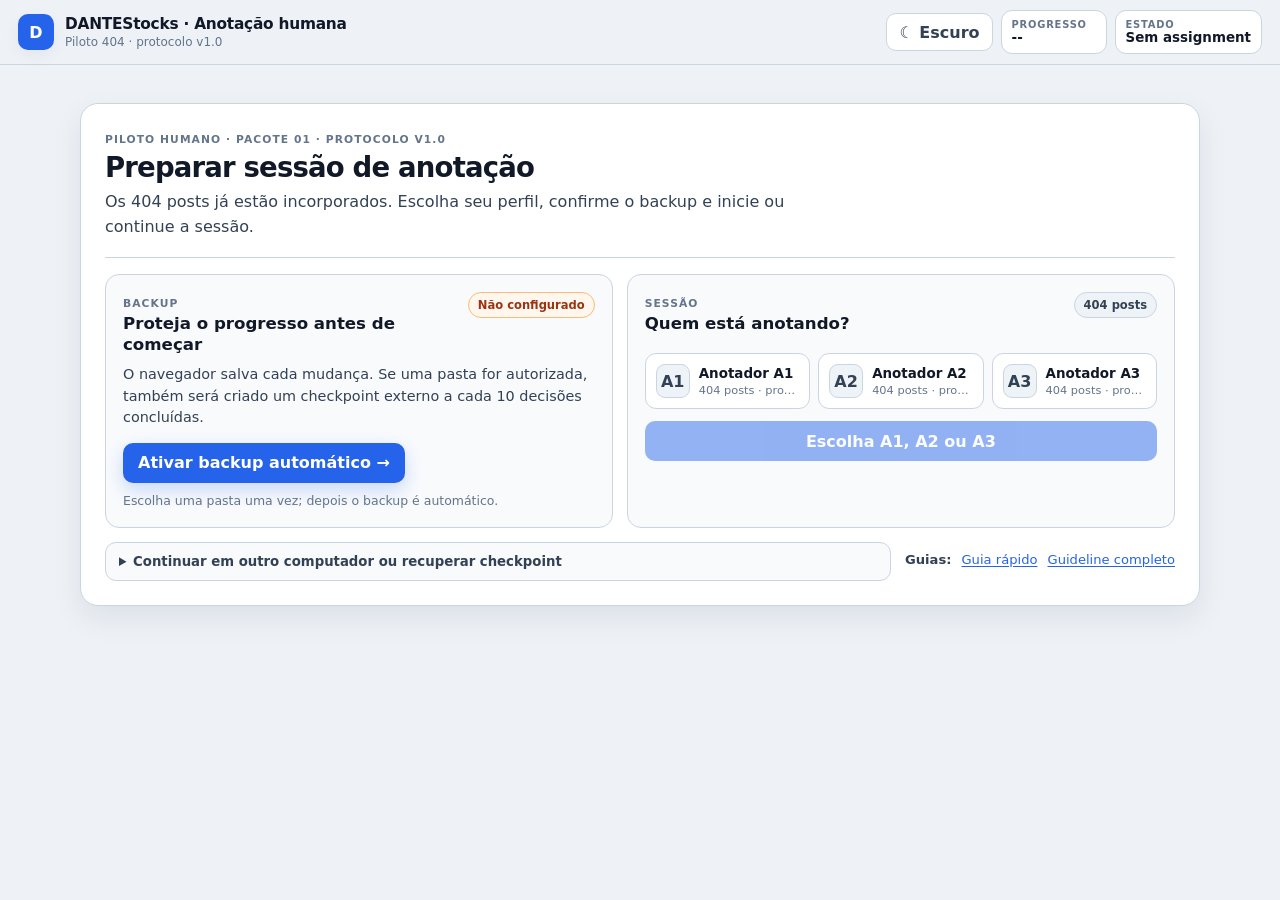
==== commit 7e1e2ec2: "Protocol v1.0: original labels visible when available" ====
--- a/index.html
+++ b/index.html
@@ -14,7 +14,7 @@
         <div class="brand-mark" aria-hidden="true">D</div>
         <div>
           <div class="brand">DANTEStocks · Anotação humana</div>
-          <div class="brand-sub" id="assignmentMeta">Piloto 404 · referência humana</div>
+          <div class="brand-sub" id="assignmentMeta">Piloto 404 · protocolo v1.0</div>
         </div>
       </div>
 
@@ -35,7 +35,7 @@
   <main class="page-shell">
     <section id="onboarding" class="setup-shell">
       <div class="setup-heading">
-        <span class="kicker">Piloto humano · Pacote 01</span>
+        <span class="kicker">Piloto humano · Pacote 01 · protocolo v1.0</span>
         <h1>Preparar sessão de anotação</h1>
         <p>Os 404 posts já estão incorporados. Escolha seu perfil, confirme o backup e inicie ou continue a sessão.</p>
       </div>
@@ -123,10 +123,10 @@
           <article id="postText" class="post-text"></article>
         </section>
 
-        <section id="sourcePanel" class="source-panel hidden" aria-label="Anotação original do DANTEStocks">
+        <section id="sourcePanel" class="source-panel" aria-label="Anotação original do DANTEStocks">
           <div class="source-copy">
             <strong>Anotação original do DANTEStocks</strong>
-            <span>Informação de origem; não limita sua escolha.</span>
+            <span id="sourceStatusText">Informação de origem; não limita sua escolha.</span>
           </div>
           <div id="sourceLabels" class="source-labels"></div>
           <div id="sourceNote" class="source-note"></div>
--- a/styles.css
+++ b/styles.css
@@ -251,3 +251,18 @@
   .secondary-btn,.primary-btn{width:100%}
   .task-id-block{align-items:flex-start;flex-direction:column;gap:3px}
 }
+
+
+/* Protocol v1.0 - source provenance is structurally present on every task. */
+.source-panel.is-unavailable{
+  background:var(--layer-1);
+  border-color:var(--border);
+}
+.source-panel.is-unavailable .source-copy strong{color:var(--text);}
+.source-panel.is-unavailable .source-copy span{color:var(--text-2);}
+.source-chip-empty{
+  background:var(--layer-2);
+  color:var(--text-2);
+  border-style:dashed;
+  font-weight:650;
+}
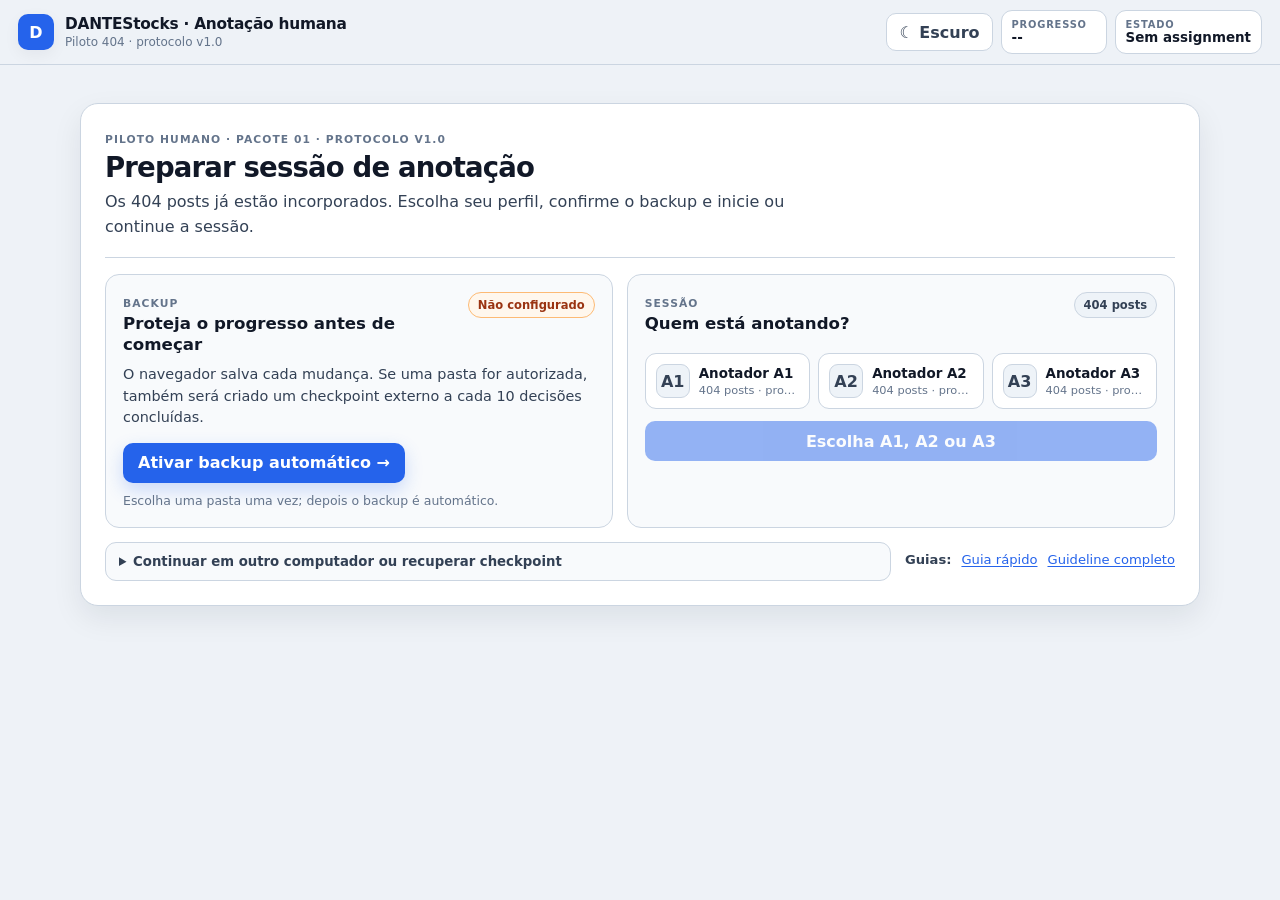
==== commit 562484e1: "UI v1.1: task-first annotation hierarchy" ====
--- a/index.html
+++ b/index.html
@@ -118,51 +118,73 @@
           </div>
         </div>
 
-        <section class="reading-zone" aria-labelledby="readingLabel">
-          <div id="readingLabel" class="reading-label">POST PARA CLASSIFICAR</div>
-          <article id="postText" class="post-text"></article>
-        </section>
-
-        <section id="sourcePanel" class="source-panel" aria-label="Anotação original do DANTEStocks">
-          <div class="source-copy">
-            <strong>Anotação original do DANTEStocks</strong>
-            <span id="sourceStatusText">Informação de origem; não limita sua escolha.</span>
-          </div>
-          <div id="sourceLabels" class="source-labels"></div>
-          <div id="sourceNote" class="source-note"></div>
-        </section>
-
-        <section class="question-block">
-          <div>
-            <span class="question-kicker">DECISÃO PRINCIPAL</span>
-            <h2 class="question">Qual é a emoção predominante comunicada?</h2>
-          </div>
-          <p class="question-sub">Escolha uma única classe para o post como unidade discursiva.</p>
-        </section>
-
-        <div id="emotionGrid" class="emotion-grid" role="radiogroup" aria-label="Emoção predominante"></div>
-
-        <section id="dynamicHint" class="decision-hint is-empty" aria-live="polite">
-          <div class="hint-empty">Selecione uma categoria. A checagem comparativa aparecerá aqui.</div>
-        </section>
-
-        <section class="decision-meta">
-          <div class="confidence-block">
-            <div class="meta-heading">
-              <strong>Confiança</strong>
-              <span>Média vem selecionada por padrão.</span>
-            </div>
-            <div id="confidenceControl" class="segmented" role="radiogroup" aria-label="Confiança"></div>
-          </div>
-
-          <label class="ambiguity-toggle">
-            <input id="ambiguity" type="checkbox">
-            <span>Caso especialmente ambíguo</span>
-          </label>
-
-          <button id="commentToggle" class="text-btn">+ Adicionar comentário</button>
-          <textarea id="comment" class="comment hidden" maxlength="1000" placeholder="Opcional: regra ausente, voz, ironia, termo financeiro, problema textual..."></textarea>
-        </section>
+        <div class="task-flow">
+          <section class="task-stage reading-stage" aria-labelledby="readingLabel">
+            <div class="stage-heading">
+              <span class="stage-number" aria-hidden="true">1</span>
+              <div>
+                <span class="stage-kicker">LEIA O POST</span>
+                <h2 id="readingLabel">Conteúdo a classificar</h2>
+              </div>
+            </div>
+
+            <article class="post-document">
+              <div id="postText" class="post-text"></div>
+            </article>
+
+            <section id="sourcePanel" class="source-provenance" aria-label="Anotação original do DANTEStocks">
+              <div class="source-copy">
+                <strong>Anotação original do DANTEStocks</strong>
+                <span id="sourceStatusText">Informação de origem; não limita sua escolha.</span>
+              </div>
+              <div id="sourceLabels" class="source-labels"></div>
+              <div id="sourceNote" class="source-note"></div>
+            </section>
+          </section>
+
+          <section class="task-stage decision-stage" aria-labelledby="decisionQuestion">
+            <div class="stage-heading decision-heading">
+              <span class="stage-number" aria-hidden="true">2</span>
+              <div>
+                <span class="stage-kicker">ESCOLHA UMA CLASSE</span>
+                <h2 id="decisionQuestion" class="question">Qual é a emoção predominante comunicada?</h2>
+                <p class="question-sub">Escolha uma única classe para o post como unidade discursiva.</p>
+              </div>
+            </div>
+
+            <div id="emotionGrid" class="emotion-grid" role="radiogroup" aria-label="Emoção predominante"></div>
+
+            <section id="dynamicHint" class="decision-insight hidden" aria-live="polite"></section>
+          </section>
+
+          <section class="task-stage confirm-stage">
+            <div class="stage-heading confirm-heading">
+              <span class="stage-number" aria-hidden="true">3</span>
+              <div>
+                <span class="stage-kicker">CONFIRME</span>
+                <h2>Finalize a decisão</h2>
+              </div>
+            </div>
+
+            <section class="decision-meta">
+              <div class="confidence-block">
+                <div class="meta-heading">
+                  <strong>Confiança</strong>
+                  <span>Média vem selecionada por padrão.</span>
+                </div>
+                <div id="confidenceControl" class="segmented" role="radiogroup" aria-label="Confiança"></div>
+              </div>
+
+              <label class="ambiguity-toggle">
+                <input id="ambiguity" type="checkbox">
+                <span>Caso especialmente ambíguo</span>
+              </label>
+
+              <button id="commentToggle" class="text-btn">+ Adicionar comentário</button>
+              <textarea id="comment" class="comment hidden" maxlength="1000" placeholder="Opcional: regra ausente, voz, ironia, termo financeiro, problema textual..."></textarea>
+            </section>
+          </section>
+        </div>
 
         <div class="shortcut-strip" aria-label="Atalhos de teclado">
           <span><kbd>1-9</kbd> labels</span>
--- a/styles.css
+++ b/styles.css
@@ -266,3 +266,108 @@
   border-style:dashed;
   font-weight:650;
 }
+
+
+/* v1.1 annotation workbench hierarchy */
+:root{
+  --reading-bg:#fffdf8;
+  --reading-border:#a9b7c9;
+  --provenance-bg:#f7f9fc;
+  --provenance-border:#d7dee8;
+  --insight-bg:#edf5ff;
+  --insight-border:#2563eb;
+  --stage-rule:#dde4ed;
+}
+html[data-theme="dark"]{
+  --reading-bg:#0b1727;
+  --reading-border:#526781;
+  --provenance-bg:#101c2c;
+  --provenance-border:#2d415a;
+  --insight-bg:#10294a;
+  --insight-border:#60a5fa;
+  --stage-rule:#293b52;
+}
+
+.workspace{max-width:1220px;margin:0 auto}
+.annotation-surface{border-radius:15px;overflow:hidden}
+.task-flow{max-width:1110px;margin:0 auto;padding:14px 18px 10px}
+.task-stage{position:relative}
+.task-stage + .task-stage{margin-top:15px;padding-top:15px;border-top:1px solid var(--stage-rule)}
+.stage-heading{display:flex;align-items:center;gap:10px;margin-bottom:9px}
+.stage-number{display:grid;place-items:center;flex:0 0 auto;width:28px;height:28px;border-radius:999px;background:var(--accent);color:#fff;font-size:.78rem;font-weight:950;box-shadow:0 3px 10px rgba(37,99,235,.18)}
+html[data-theme="dark"] .stage-number{color:#07111f}
+.stage-heading>div{min-width:0}
+.stage-kicker{display:block;margin-bottom:1px;font-size:.62rem;font-weight:900;letter-spacing:.11em;color:var(--text-3)}
+.stage-heading h2{margin:0;color:var(--text);font-size:.96rem;line-height:1.18;letter-spacing:-.012em}
+.reading-stage .stage-heading h2{font-size:.88rem;color:var(--text-2)}
+
+.post-document{position:relative;padding:17px 20px 18px;border:1px solid var(--reading-border);border-left:5px solid var(--accent);border-radius:11px;background:var(--reading-bg);box-shadow:0 8px 24px rgba(15,23,42,.07)}
+.post-text{max-height:150px;padding:0;overflow:auto;font-size:1.28rem;line-height:1.58;font-weight:650;letter-spacing:-.012em;color:var(--text)}
+html[data-theme="dark"] .post-document{box-shadow:0 8px 24px rgba(0,0,0,.24)}
+
+.source-provenance{display:flex;align-items:center;gap:8px;flex-wrap:wrap;width:fit-content;max-width:100%;margin:8px 0 0;padding:7px 9px;border:1px solid var(--provenance-border);border-radius:8px;background:var(--provenance-bg)}
+.source-copy{display:flex;align-items:baseline;gap:7px;flex-wrap:wrap}
+.source-copy strong{font-size:.72rem;color:var(--text-2)}
+.source-copy span,.source-note{font-size:.67rem;line-height:1.25;color:var(--text-3)}
+.source-labels{display:flex;align-items:center;gap:5px;flex-wrap:wrap}
+.source-chip{display:inline-flex;align-items:center;padding:4px 7px;border-radius:999px;border:1px solid var(--border);background:var(--surface);color:var(--text-2);font-size:.68rem;font-weight:760}
+.source-note:empty{display:none}
+.source-provenance.is-unavailable{background:transparent;border-style:dashed;color:var(--text-3)}
+.source-provenance.is-unavailable .source-copy strong{color:var(--text-2)}
+.source-provenance.is-unavailable .source-copy span{color:var(--text-3)}
+.source-chip-empty{background:transparent;border-style:dashed;color:var(--text-3);font-weight:650}
+
+.decision-heading{align-items:flex-start;margin-bottom:9px}
+.question{margin:1px 0 2px;font-size:1.18rem!important;line-height:1.22!important;letter-spacing:-.02em;color:var(--text)}
+.question-sub{margin:0!important;max-width:none!important;text-align:left!important;font-size:.76rem!important;color:var(--text-3)}
+.emotion-grid{max-width:1040px;margin:0 auto;grid-template-columns:repeat(3,minmax(0,1fr));gap:8px}
+.emotion-card{min-height:78px;padding:10px 12px 9px;border-radius:10px;background:var(--surface-2);border:1px solid var(--border)}
+.emotion-card:hover{background:var(--surface-3);border-color:var(--border-strong)}
+.emotion-card.selected{border:2px solid var(--accent);padding:9px 11px 8px;background:var(--selected);box-shadow:0 0 0 3px color-mix(in srgb,var(--accent) 16%,transparent)}
+.emotion-card.selected::after{right:8px;bottom:7px;width:19px;height:19px}
+.emotion-name{font-size:.91rem}
+.emotion-micro{font-size:.72rem;color:var(--text-3)}
+
+.decision-insight{width:min(820px,100%);margin:10px auto 0;padding:9px 12px 10px;border:0;border-left:4px solid var(--insight-border);border-radius:6px;background:var(--insight-bg);box-shadow:none}
+.insight-lead{display:flex;align-items:center;gap:8px}
+.insight-icon{display:grid;place-items:center;width:20px;height:20px;flex:0 0 auto;border-radius:999px;background:var(--accent);color:#fff;font-size:.7rem;font-weight:950}
+html[data-theme="dark"] .insight-icon{color:#07111f}
+.insight-lead>div{display:flex;align-items:baseline;gap:7px;min-width:0}
+.insight-kicker{font-size:.59rem;font-weight:900;letter-spacing:.1em;color:var(--text-3)}
+.insight-lead strong{font-size:.82rem;color:var(--text)}
+.insight-code{margin-left:auto;font:750 .61rem ui-monospace,SFMono-Regular,Consolas,monospace;color:var(--text-3)}
+.insight-facts{display:grid;grid-template-columns:1.05fr 1fr 1fr;gap:10px;margin-top:6px;padding-left:28px}
+.insight-facts span{font-size:.69rem;line-height:1.32;color:var(--text-2)}
+.insight-facts b{display:inline;margin-right:5px;font-size:.62rem;letter-spacing:.04em;text-transform:uppercase;color:var(--text-3)}
+
+.confirm-stage{padding-bottom:2px}
+.confirm-heading{margin-bottom:7px}
+.confirm-heading h2{font-size:.88rem;color:var(--text-2)}
+.decision-meta{max-width:940px;margin:0 auto;padding:0;display:grid;grid-template-columns:minmax(310px,1.15fr) minmax(260px,.9fr) auto;gap:10px;align-items:center;border:0}
+.confidence-block{gap:9px}
+.meta-heading{min-width:100px}
+.ambiguity-toggle{min-height:36px;background:var(--surface-2)}
+.comment{grid-column:1/-1}
+
+.shortcut-strip{margin-top:10px;padding:7px 14px 8px}
+.action-bar{max-width:1110px;margin:8px auto 0}
+.save-next-btn{min-width:188px}
+
+@media (max-width:1080px){
+  .task-flow{max-width:960px}
+  .decision-meta{grid-template-columns:1fr 1fr}
+  .confidence-block{grid-column:1/-1}
+}
+@media (max-width:820px){
+  .task-flow{padding:12px 12px 8px}
+  .emotion-grid{grid-template-columns:repeat(2,minmax(0,1fr))}
+  .insight-facts{grid-template-columns:1fr;padding-left:0}
+  .source-provenance{width:100%}
+  .decision-meta{grid-template-columns:1fr}
+  .confidence-block{grid-column:auto}
+}
+@media (max-width:560px){
+  .post-text{font-size:1.08rem}
+  .emotion-grid{grid-template-columns:1fr}
+  .stage-number{width:25px;height:25px}
+}
